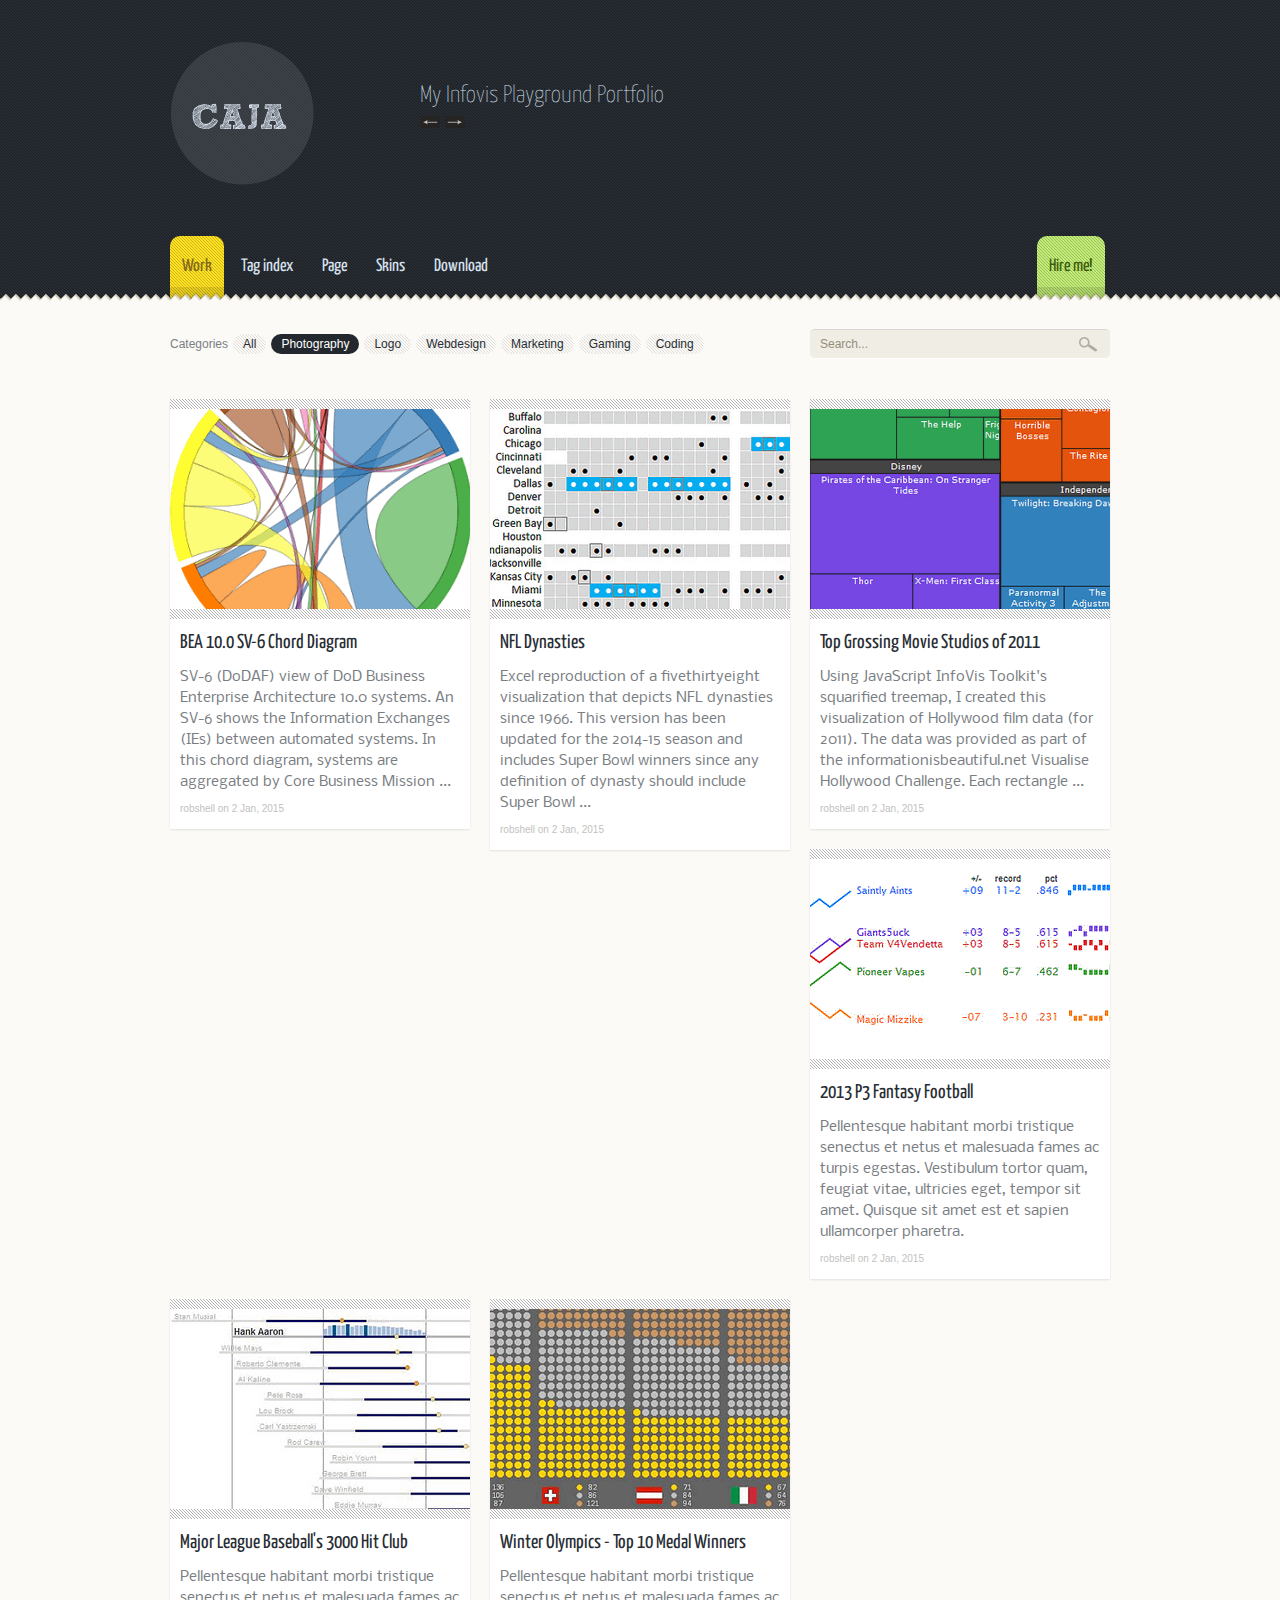
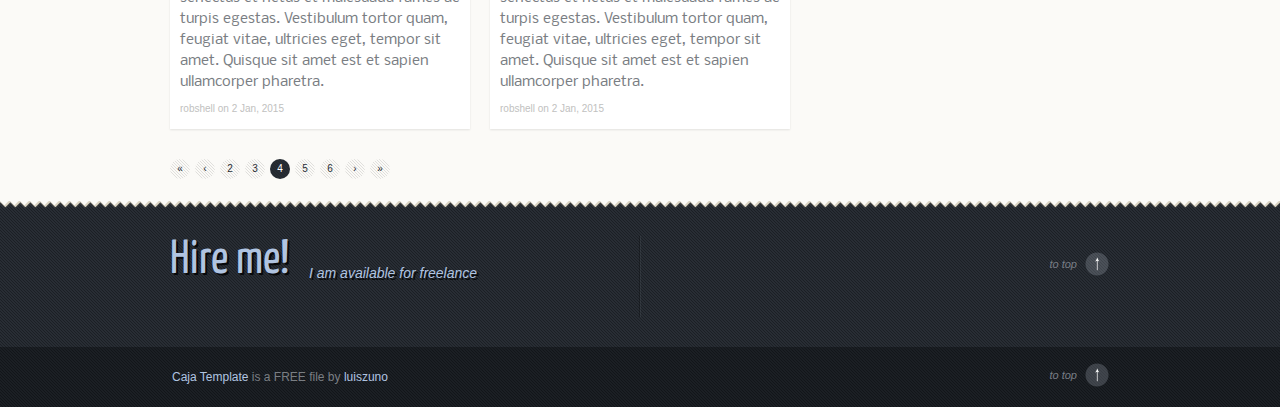
==== index.html @ 19b0aebd "added NFL Dynasties project" ====
<!DOCTYPE  html>
<html>
	<head>
		<meta charset="utf-8">
		<title>Viz Portfolio</title>
		
		<!-- CSS -->
		<link rel="stylesheet" href="css/style.css" type="text/css" media="screen" />
		<link rel="stylesheet" href="css/social-icons.css" type="text/css" media="screen" />
		<link rel="stylesheet" href="" type="text/css" media="screen" id="css-skins" />
		<!--[if IE 8]>
			<link rel="stylesheet" type="text/css" media="screen" href="css/ie8-hacks.css" />
		<![endif]-->
		<!-- ENDS CSS -->	
		
		<!-- GOOGLE FONTS -->
		<link href='http://fonts.googleapis.com/css?family=Yanone+Kaffeesatz:light' rel='stylesheet' type='text/css'>
		<link href='http://fonts.googleapis.com/css?family=Nobile' rel='stylesheet' type='text/css'>
		
		<!-- JS -->
		<script src="js/jquery-1.5.1.min.js"></script>
		<script src="js/jquery-ui-1.8.13.custom.min.js"></script>
		<script src="js/easing.js"></script>
		<script src="js/jquery.scrollTo-1.4.2-min.js"></script>
		<script src="js/slides.min.jquery.js"></script>
		<script src="js/moveForm.js"></script>
		<script src="js/custom.js"></script>
		<!--[if IE]>
			<script src="http://html5shim.googlecode.com/svn/trunk/html5.js"></script>
		<![endif]-->
		
		<!--[if IE 6]>
			<script type="text/javascript" src="js/DD_belatedPNG.js"></script>
			<script>
	      		/* EXAMPLE */
	      		//DD_belatedPNG.fix('*');
	    	</script>
		<![endif]-->
		<!-- ENDS JS -->
		
		<!-- tabs -->
		<link rel="stylesheet" href="css/tabs.css" type="text/css" media="screen" />
		<script type="text/javascript" src="js/tabs.js"></script>
  		<!-- ENDS tabs -->
  		
  		<!-- prettyPhoto -->
		<script type="text/javascript" src="js/prettyPhoto/js/jquery.prettyPhoto.js"></script>
		<link rel="stylesheet" href="js/prettyPhoto/css/prettyPhoto.css" type="text/css" media="screen" />
		<!-- ENDS prettyPhoto -->
		
		<!-- superfish -->
		<link rel="stylesheet" media="screen" href="css/superfish.css" /> 
		<link rel="stylesheet" media="screen" href="css/superfish-left.css" /> 
		<script type="text/javascript" src="js/superfish-1.4.8/js/hoverIntent.js"></script>
		<script type="text/javascript" src="js/superfish-1.4.8/js/superfish.js"></script>
		<script type="text/javascript" src="js/superfish-1.4.8/js/supersubs.js"></script>
		<!-- ENDS superfish -->
		
		<!-- poshytip -->
		<link rel="stylesheet" href="js/poshytip-1.0/src/tip-twitter/tip-twitter.css" type="text/css" />
		<link rel="stylesheet" href="js/poshytip-1.0/src/tip-yellowsimple/tip-yellowsimple.css" type="text/css" />
		<script type="text/javascript" src="js/poshytip-1.0/src/jquery.poshytip.min.js"></script>
		<!-- ENDS poshytip -->
				
	</head>
	
	<body>

		<!-- HEADER -->
		<div id="header">
			<!-- wrapper-header -->
			<div class="wrapper">
			
				<!-- Social -->
				<ul class="social ">
					<!-- Temporarily commenting out sm content -->
					<!--<li><a href="http://www.facebook.com" class="poshytip  facebook" title="Become a fan"></a></li>
					<li><a href="http://www.twitter.com" class="poshytip twitter" title="Follow our tweets"></a></li>
					<li><a href="http://www.dribbble.com" class="poshytip dribbble" title="View our work"></a></li>
					<li><a href="http://www.vimeo.com" class="poshytip vimeo" title="View our videos"></a></li>-->
				</ul>
				<!-- ENDS Social -->

				<a href="index.html"><img id="logo" src="img/logo.png" alt="Caja"/></a>
				
				<!-- headline -->
				<div id="headline">
					<div class="slides_container">
						<!-- Arrows on screen are used to cycle through these divs displaying the div contents -->
						<div>My Infovis Playground Portfolio</div>
						
						<div>Welcome to my information visualization playground.  This is where I keep a portfolio of some of my (mostly) non-work related projects.  No subject is off limits, but you'll find that I have an affinity for sports visualizations.  I hope you enjoy them as much as I enjoyed making them.
						</div>
						
						<div>Check me out on <a href="https://twitter.com/robshell">Twitter</a>!
						</div>
					</div>
					
				</div>
				<!-- ENDS headline -->
					
					
				<!-- Navigation -->
				<ul id="nav" class="sf-menu">
					<li class="current-menu-item"><a href="index.html">Work</a></li>
					<li><a href="tags.html">Tag index</a></li>
					<li><a href="page.html">Page</a>
						<ul>
							<li><a href="page.html">Page with sidebar</a></li>
							<li><a href="page-fullwidth.html">Fullwidth page</a></li>
						</ul>
					</li>
					<li><a href="index.html">Skins</a>
						<ul>
							<li><a href="javascript:changeSkin('')">Original</a></li>
							<li><a href="javascript:changeSkin('orange')">Orange</a></li>
							<li><a href="javascript:changeSkin('pink')">Pink</a></li>
							<li><a href="javascript:changeSkin('dark-blue')">Dark/blue</a></li>
							<li><a href="javascript:changeSkin('brown')">Brown</a></li>
							<li><a href="javascript:changeSkin('green')">Green</a></li>
						</ul>
					</li>
					<li><a href="http://luiszuno.com/blog/downloads/caja-template">Download</a></li>
					<li id="hire"><a href="#">Hire me!</a></li>
				</ul>
				<!-- Navigation -->

			</div>
			<!-- ENDS wrapper-header -->
			<div id="top-torn"></div>	
		</div>
		<!-- ENDS HEADER -->
			
		<!-- MAIN -->
		<div id="main">
			<!-- wrapper-main -->
			<div class="wrapper">
			
				<!-- filter -->
				<ul class="tags">
					<li><span>Categories</span></li>
		    		<li><a href="#" > All </a></li>
		    		<li class="active"><a href="#" > Photography </a></li>
		    		<li><a href="#" > Logo </a></li>
		    		<li><a href="#" > Webdesign  </a></li>
		    		<li><a href="#" > Marketing </a></li>
		    		<li><a href="#" > Gaming </a></li>
		    		<li><a href="#" > Coding </a></li>
		    	</ul>
				<!-- ENDS filter -->
				
				<!-- search -->
				<div class="top-search">
					<form  method="get" id="searchform" action="#">
						<div>
							<input type="text" value="Search..." name="s" id="s" onfocus="defaultInput(this,'Search...')" onblur="clearInput(this,'Search...')" />
							<input type="submit" id="searchsubmit" value=" " />
						</div>
					</form>
				</div>
				<!-- ENDS search -->
			
				<!-- Posts -->
				<div>
					<ul class="blocks-thumbs">
						<li>
							<a href="BEAChordDiagram.html" class="thumb" title="SV-6 BEA Chord Diagram"><img src="img/dummies/300x200.gif" alt="Post" /></a>
							<div class="excerpt">
								<a href="BEAChordDiagram.html" class="header">BEA 10.0 SV-6 Chord Diagram</a>
								<a href="BEAChordDiagram.html" class="text">SV-6 (DoDAF) view of DoD Business Enterprise Architecture 10.0 systems. An SV-6 shows the Information Exchanges (IEs) between automated systems. In this chord diagram, systems are aggregated by Core Business Mission ...</a>
								<div class="meta">robshell on 2 Jan, 2015</div>
							</div>
						</li>
						<li>
							<a href="NFLDynasties.html" class="thumb" title="NFL Dynasties"><img src="img/dummies/300x200b.gif" alt="Post" /></a> 
							<div class="excerpt">
								<a href="project.html" class="header">NFL Dynasties</a>
								<a href="project.html" class="text">Excel reproduction of a fivethirtyeight visualization that depicts NFL dynasties since 1966.  This version has been updated for the 2014-15 season and includes Super Bowl winners since any definition of dynasty should include Super Bowl ...</a>
								<div class="meta">robshell on 2 Jan, 2015</div> 
							</div>
						</li>
						<li>
							<a href="project.html" class="thumb" title="An image"><img src="img/dummies/300x200c.gif" alt="Post" /></a>
							<div class="excerpt">
								<a href="project.html" class="header">Top Grossing Movie Studios of 2011</a>
								<a href="project.html" class="text">Using JavaScript InfoVis Toolkit's squarified treemap, I created this visualization of Hollywood film data (for 2011).  The data was provided as part of the informationisbeautiful.net Visualise Hollywood Challenge.  Each rectangle ...</a>
								<div class="meta">robshell on 2 Jan, 2015</div>
							</div>
						</li>
						<li>
							<a href="project.html" class="thumb" title="An image"><img src="img/dummies/300x200d.gif" alt="Post" /></a>
							<div class="excerpt">
								<a href="project.html" class="header">2013 P3 Fantasy Football</a>
								<a href="project.html" class="text">Pellentesque habitant morbi tristique senectus et netus et malesuada fames ac turpis egestas. Vestibulum tortor quam, feugiat vitae, ultricies eget, tempor sit amet. Quisque sit amet est et sapien ullamcorper pharetra.</a>
								<div class="meta">robshell on 2 Jan, 2015</div>
							</div>
						</li>
						<li>
							<a href="project.html" class="thumb" title="An image"><img src="img/dummies/300x200e.gif" alt="Post" /></a>
							<div class="excerpt">
								<a href="project.html" class="header">Major League Baseball's 3000 Hit Club</a>
								<a href="project.html" class="text">Pellentesque habitant morbi tristique senectus et netus et malesuada fames ac turpis egestas. Vestibulum tortor quam, feugiat vitae, ultricies eget, tempor sit amet. Quisque sit amet est et sapien ullamcorper pharetra.</a>
								<div class="meta">robshell on 2 Jan, 2015</div>
							</div>
						</li>
						<li>
							<a href="project.html" class="thumb" title="An image"><img src="img/dummies/300x200f.gif" alt="Post" /></a>
							<div class="excerpt">
								<a href="project.html" class="header">Winter Olympics - Top 10 Medal Winners</a>
								<a href="project.html" class="text">Pellentesque habitant morbi tristique senectus et netus et malesuada fames ac turpis egestas. Vestibulum tortor quam, feugiat vitae, ultricies eget, tempor sit amet. Quisque sit amet est et sapien ullamcorper pharetra.</a>
								<div class="meta">robshell on 2 Jan, 2015</div>
							</div>
						</li>
					</ul>
					
					<!-- pager -->	
					<ul class='pager'>
						<li class='first-page'><a href='#'>&laquo;</a></li>
						<li><a href='#' >&lsaquo;</a></li>
						<li><a href='#' >2</a></li>
						<li><a href='#' >3</a></li>
						<li class='active'><a href='#'>4</a></li>
						<li><a href='#' >5</a></li>
						<li><a href='#' >6</a></li>
						<li><a href='#' >&rsaquo;</a></li>
						<li class='last-page'><a href='#'>&raquo;</a></li>
					</ul>
					<div class="clear"></div>
					<!-- ENDS pager -->
						
						
				</div>
				<!-- ENDS posts -->
				
			<div class="clear"></div>
			</div>
			<!-- ENDS wrapper-main -->
		</div>
		<!-- ENDS MAIN -->

			
		<!-- FOOTER -->
		<div id="footer">
			<!-- wrapper-footer -->
			<div class="wrapper">
			
				
				<!-- title -->
				<div class="title">
					<span class="big">Hire me!</span> <span class="small"> I am available for freelance</span>
					<div  class="to-top poshytip" title="To top">to top</div>
				</div>
				<!-- Ends title -->
				
				<!-- left col -->
				<div class="footer-left">
					<!--<h6 class="p-title">Some history</h6>
					<p>Once upon a time pellentesque habitant morbi tristique senectus et netus et malesuada fames ac turpis egestas. Vestibulum tortor quam, feugiat vitae, ultricies eget, tempor sit amet, ante. Donec eu libero sit amet quam egestas semper. Aenean ultricies mi vitae est. Mauris placerat eleifend leo.</p>

					<p>Et malesuada fames ac turpis egestas. Vestibulum tortor quam, feugiat vitae, ultricies eget, tempor sit amet, ante. Donec eu libero sit amet quam egestas semper. Aenean ultricies mi vitae est. Mauris eleifend leo. <a href="#">Learn more</a></p>
					
					<h6 class="p-title">Skills</h6>
					<ul class="skills">
						<li class="stars-5"><span>HTML 5 & XHTML</span></li>
						<li class="stars-4"><span>CSS & CSS3</span></li>
						<li class="stars-3"><span>JAVASCRIPT</span></li>
						<li class="stars-2"><span>PHP</span></li>
						<li class="stars-1"><span>SQL</span></li>
						<li class="stars-0"><span>DANCE</span></li>
					</ul>
					-->
				</div>
				<!-- ENDS left col -->
				
				<!-- right col -->
				<div class="footer-right">
					<!--<h6 class="p-title">Contact me</h6>-->
					<!--<p>Want to hire me or just say hello? Use the form below to get in touch. Dont be shy!</p>-->

					<!-- form -->
					<!--<script type="text/javascript" src="js/form-validation.js"></script>-->
					<!--<form id="contactForm" action="#" method="post">-->
						<!--<fieldset>-->
							<!--<div>-->
								<!--<input name="name"  id="name" type="text" class="form-poshytip" title="Whats your name?" value="Name" onfocus="defaultInput(this,'Name')" onblur="clearInput(this,'Name')" />-->
							<!--</div>-->
							<!--<div>-->
								<!--<input name="email"  id="email" type="text" class="form-poshytip" title="Enter a valid email address" value="Email" onfocus="defaultInput(this,'Email')" onblur="clearInput(this,'Email')"  />-->
							<!--</div>-->
							<!--<div>-->
								<!--<textarea  name="comments"  id="comments" rows="5" cols="20" class="form-poshytip" title="How can i help you?" onfocus="defaultInput(this,'How can i help you?')" onblur="clearInput(this,'How can i help you?')" >How can i help you?</textarea>-->
							<!--</div>-->
							
							<!-- send mail configuration -->
							<!--<input type="hidden" value="luis@luiszuno.com" name="to" id="to" />-->
							<!--<input type="hidden" value="youremail@luiszuno.com" name="from" id="from" />-->
							<!--<input type="hidden" value="From contact form" name="subject" id="subject" />-->
							<!--<input type="hidden" value="send-mail.php" name="sendMailUrl" id="sendMailUrl" />-->
							<!-- ENDS send mail configuration -->
							
							<!--<p><input type="button" value="Send" name="submit" id="submit" /></p>-->
						<!--</fieldset>-->
					<!--</form>-->
					<!--<p id="success" class="success">Thanks for your comments.</p>-->
					<!-- ENDS form -->
				</div>
				<div class="clear"></div>
				<!-- ENDS right col -->
					
				
			</div>
			<!-- ENDS wrapper-footer -->
		</div>
		<!-- ENDS FOOTER -->
		
	
		<!-- Bottom -->
		<div id="bottom">
			<!-- wrapper-bottom -->
			<div class="wrapper">
				<div id="bottom-text"><a href="http://luiszuno.com/blog/downloads/caja-template" >Caja Template</a> is a FREE file by <a href="http://www.luiszuno.com"> luiszuno</a> </div>
				<div  class="to-top poshytip" title="To top">to top</div>
			</div>
			<!-- ENDS wrapper-bottom -->
		</div>
		<!-- ENDS Bottom -->
	
	</body>
</html>
---- css/style.css ----
/* 
/   Version 1.1
*/

/* IMPORTS ------------------------------------------------------------*/

@import url('reset.css');

@import url('styled-elements.css');

/* HACKS ------------------------------------------------------------*/

.clear{
	clear:both;
	height:1px;
}

.inv{ display:none; }

.alignleft{
	float: left;
	margin: 5px 10px 5px 0px;
}

/* GENERAL ------------------------------------------------------------*/

html, body{ height: 100%; }

body {
	line-height: 1;
	color: #7a7e83;
	background: #282d34 url(../img/bg/patterns/obl-1x1.png);
	font-family: Arial, Helvetica, sans-serif;
	font-size:  100%;
	font-size: 14px;
	line-height: 1.5em;
}

.wrapper{
	width: 960px;
	margin: 0px auto;
	position: relative;
}

.wrapper p{
	margin-bottom: 20px;
}

#main{
	width: 100%;
	padding-top: 20px;
	background: #fbfaf7;
}


#logo{
	position: absolute;
	top: 42px;
	left: 10px;
}


/* HEADERS --------------------------------------------------------*/

h1,h2,h3,h4,h5,h6{ 
	line-height: 1.3em;
	font-family: 'Yanone Kaffeesatz', arial, serif;
	color: #b0c4e1;
	font-weight: lighter;
}

h1{ font-size: 30px; }

h2{ font-size: 28px; }

h3{ font-size: 26px; }

h4{ font-size: 24px; }

h5{ font-size: 22px; }

h6{ font-size: 20px; }

h1.p-title,
h2.p-title,
h3.p-title,
h4.p-title,
h5.p-title,
h6.p-title{
	margin-bottom: 10px;
}

h1.s-title,
h2.s-title,
h3.s-title,
h4.s-title,
h5.s-title,
h6.s-title{
	margin-bottom: 25px;
	padding-bottom: 20px;
	border-bottom: 1px solid #cccccc;
}

h1.s-title span,
h2.s-title span,
h3.s-title span,
h4.s-title span,
h5.s-title span,
h6.s-title span{
	font-family: Arial, Helvetica, sans-serif;
	font-size: 12px;
	font-style: italic;	
}

#main h1,
#main h2,
#main h3,
#main h4,
#main h5,
#main h6{ 
	color: #282d34;
}

/* LAYOUT----------------------------------------------------------*/

.content-col{ 
	float: left; 
	width: 620px;
	margin-left: 10px;
	margin-bottom: 30px;
}

.content-col.fullwidth{ 
	width: 940px;
}

.sidebar{  
	float: left;
	width: 300px;
	margin-bottom: 30px;
	margin-left: 20px;
	font-size: 12px;
}

.sidebar .side-title{
	background: url(../img/bg/patterns/obl-1x1.png);
	margin-bottom: 20px;
	overflow: hidden;	
}

.sidebar .side-title span{
	background: #FBFAF7;
	display: table;
	padding: 0px 10px;
	margin-left: 20px;
}

/* COLUMNS LAYOUT----------------------------------------------------------*/

.one-half,
.one-third,
.two-third,
.three-fourth,
.one-fourth {
	float:left;
	margin-right:20px;
	position:relative;
}

.one-half{ width: 460px; }

.one-third{ width: 300px; }

.one-fourth{ width: 220px; }

.last {
	clear:right;
	margin-right:0 !important;
}


/* HEADER ------------------------------------------------------------*/

#header{
	position: relative;
	height: 314px;
}

#header #top-torn{
	position: absolute;
	height: 23px;
	width: 100%;;
	bottom: 0px;
	left: 0px;
	background: url(../img/torn.png) repeat-x bottom left; 
}

/* HEADLINE ------------------------------------------------------------*/

#header #headline{
	position: absolute;
	overflow: hidden;
	top: 80px;
	right: 0px;
	width: 700px;
	font-family: 'Yanone Kaffeesatz', arial, serif;
	font-size: 24px;
	line-height: 1.3em;
	color: #d9e2ef;
	font-weight: lighter;
	z-index: 5;
}


#header #headline a{
	color: #fff;
}

#header #headline.slides_container {
	width:700px;
}
  
#header #headline .slides_container div {
	width:700px;
	display:block;
}

#header #headline .prev{
	display: block;
	float: left;
	background:  url(../img/slides-prev.png) no-repeat;
	width: 20px;
	height: 12px;
	margin-right: 5px;
	margin-top: 5px;
	text-indent: -9000px;
}

#header #headline .next{
	display: block;
	float: left;
	background:  url(../img/slides-next.png) no-repeat;
	width: 20px;
	height: 12px;
	margin-top: 5px;
	text-indent: -9000px;
}

/* NAVIGATION --------------------------------------------------------*/


#nav{
	display: block;
	position: absolute;
	top: 236px;
	left: 10px;
	height: 79px;
	width: 940px;
}

#nav>li{
	display: block;
	float: left;
	height: 100%;
	margin-right: 5px;
}

#nav>li#hire{
	float: right;
}

#nav>li>a{
	display: block;
	font-size: 16px;
	color: #d9e2ef;
	text-decoration: none;
	font-family: 'Yanone Kaffeesatz', arial, serif;
	font-size: 18px;
	line-height: 62px;
	padding: 0px 12px;
	border-radius: 10px 10px 0px 0px;
	-moz-border-radius: 10px 10px 0px 0px;
	-webkit-border-radius: 10px 10px 0px 0px;
}

#nav>li#hire a{
	color: #3c590b;
	background: #c2ee77 url(../img/tab-bg.png) repeat-x;
}

#nav>li:hover>a{
	color: #d9e2ef;
	background: #1f2328 url(../img/tab-bg.png) repeat-x;
}

#nav>li.current-menu-item>a,
#nav>li.current-menu-item:hover>a{
	color: #7f671d;
	background: #ffe222 url(../img/tab-bg.png) repeat-x;
}


#nav>li#hire:hover>a{
	color: #3c590b;
	background: #c2fd5a url(../img/tab-bg.png) repeat-x;
}


/* sub navigation */

#nav>li ul{
	display: block;
	margin-top: 33px;
	background: #282d34;
	border-radius:  10px;
	-moz-border-radius:  10px;
	-webkit-border-radius:   10px;
	
	-webkit-box-shadow: 3px 3px 1px rgba(0,0,0,0.2); 
	-moz-box-shadow: 3px 3px 1px rgba(0,0,0,0.2);  
	box-shadow: 3px 3px 1px rgba(0,0,0,0.2); 
}

#nav>li>ul ul{
	margin-top: 0px;
	border-radius: 0px 10px 10px 10px;
	-moz-border-radius: 0px 10px 10px 10px;
	-webkit-border-radius: 0px 10px 10px 10px;
}

#nav>li ul li a{
	display: block;
	padding: 10px 15px;
	display: block;
	font-size: 11px;
	color: #bac0c9;
	text-decoration: none;
}

#nav>li ul li a span{
	display: block;
}

#nav>li ul li a:hover{
	background: #1f2328;
	color: #fff;
}

#nav>li ul li:first-child a:hover{
	border-radius: 10px 10px 0px 0px;
	-moz-border-radius: 10px 10px 0px 0px;
	-webkit-border-radius: 10px 10px 0px 0px;
}

#nav>li ul li:last-child a:hover{ /* last item its rounded at top and bottom */
	border-radius: 0px 0px 10px 10px;
	-moz-border-radius: 0px 0px 10px 10px;
	-webkit-border-radius: 0px 0px 10px 10px;
}

/* TAGS --------------------------------------------------------*/

.tags{
	display: block;
	overflow: hidden;
	padding-bottom: 35px;
	padding-left: 10px;
	font-size: 12px;
	width: 620px;
}

.tags li{
	display: block;
	float: left;
	margin-right: 5px;
	margin-bottom: 10px;
	line-height: 14px;
}

.tags li span{
	display: block;	
	line-height: 14px;
	padding: 3px 0px;
}

.tags li a{	
	display: block;
	color: #282d34;
	text-decoration: none;
	line-height: 14px;
	padding: 3px 10px;
	background: url(../img/bg/patterns/obl-1x1-light.png);	
	border-radius: 10px;
	-moz-border-radius: 10px;
	-webkit-border-radius: 10px;
}

.tags li a:hover,
.tags li.active a{
	color: #fff;
	background: #23282e;	
}

.tags li:first-child a,
.tags li:first-child:hover a{
	background: none;
	line-height: 14px;
}

.sidebar .tags{
	display: block;
	overflow: hidden;
	font-size: 12px;
	width: 100%;
	padding-bottom: 0px;
	padding-left: 0px;
	margin-bottom: 20px;
}

/* Content ------------------------------------------------------------*/

.content{
	background: #fff;
	-webkit-box-shadow: 0px 1px 2px rgba(0,0,0,.1); 
	-moz-box-shadow: 0px 1px 2px rgba(0,0,0,.1); 
	box-shadow: 0px 1px 2px rgba(0,0,0,.1); 
	margin-bottom: 30px;
}

.content img{
	line-height: 10em;
}

.content .padding{
	padding: 10px;
	font-family: 'Nobile', arial, serif;
}


.content .meta{
	font-size: 10px;
	color: #c1c1c0;
}

.sidebar a,
.content a{
	text-decoration: none;
	color: #282d34;
}

.sidebar a:hover,
.content a:hover{
	color: #fff;
	background: #282d34;
}

.content .feature-holder{
	display: block;
	padding-bottom:10px;
	background: url(../img/bg/patterns/obl-1x1.png);
}

/* BUTTONS HOLDER ------------------------------------------------------------*/

.buttons-holder{
	overflow: hidden;
	padding: 10px 2px;
}

.buttons-holder a{
	float: left;
	margin-right: 20px;
}

/* DOWNLOAD BUTTON ------------------------------------------------------------*/

.content .button-download{
	display: table;
	font-family: 'Yanone Kaffeesatz', arial, serif;
	font-size: 18px;
	color: #3c590b;
	background: #c2ee77 url(../img/button-download.png) no-repeat center left;
	padding: 10px 23px 10px 100px;
	border-radius: 10px;
	-moz-border-radius: 10px;
	-webkit-border-radius: 10px;
	-webkit-box-shadow: 0px 1px 2px rgba(0,0,0,.5); 
	-moz-box-shadow: 0px 1px 2px rgba(0,0,0,.5); 
	box-shadow: 0px 1px 2px rgba(0,0,0,.5); 
}

.content .button-download:hover{
	color: #3c590b;
	background: #c2fd5a url(../img/button-download.png) no-repeat center left;
}

.content .button-download span{
	display: block;
	font-family:  arial, serif;
	font-size: 10px;
	font-style: italic;
	line-height: 1em;
}

/* LOVE BUTTON ------------------------------------------------------------*/

.content .button-love{
	display: table;
	font-family: 'Yanone Kaffeesatz', arial, serif;
	font-size: 18px;
	color: #bc5788;
	background: #ffd8eb url(../img/button-love.png) no-repeat center left;
	padding: 10px 23px 10px 100px;
	border-radius: 10px;
	-moz-border-radius: 10px;
	-webkit-border-radius: 10px;
	-webkit-box-shadow: 0px 1px 2px rgba(0,0,0,.5); 
	-moz-box-shadow: 0px 1px 2px rgba(0,0,0,.5); 
	box-shadow: 0px 1px 2px rgba(0,0,0,.5); 
}

.content .button-love:hover{
	color: #bc5788;
	background: #fec6e2 url(../img/button-love.png) no-repeat center left;
}

.content .button-love span{
	display: block;
	font-family:  arial, serif;
	font-size: 10px;
	font-style: italic;
	line-height: 1em;
}



/* Project gallery ------------------------------------------------------------*/

.project-gallery{
	display: block;
	overflow: hidden;
	width: 640px;
	margin-left: -10px;
	margin-bottom: 20px;
}

.project-gallery li{
	float: left;
	display: block;
	margin: 0px 10px 10px 10px;
	background: url(../img/plus-sign.png) no-repeat center center;
}

/* sidebar ad ------------------------------------------------------------*/


.sidebar  .ad-holder{
	background: url(../img/bg/patterns/obl-1x1-light.png);	
	border: medium none !important;
	font-family: "Helvetica Neue",Helvetica,Arial,sans-serif !important;
	height: auto !important;
	overflow: visible !important;
	padding: 20px 0px;
	width: 300px !important;
	text-align: center !important;
}

.sidebar .carbonad {
    background: none repeat scroll 0 0 transparent !important;
    border: medium none !important;
    font-family: "Helvetica Neue",Helvetica,Arial,sans-serif !important;
    height: auto !important;
    overflow: visible !important;
    text-align: center !important;
   	width: 280px !important;
}

.sidebar  .carbonad-text {
    display: block !important;
    float: none !important;
    margin: 0 auto !important;
    padding: 0 20px;
    width: 185px !important;
}

.sidebar  .carbonad-image img {
    float: none !important;
    margin: 0 auto 10px !important;
}

.sidebar  .carbonad-tag {
    float: none !important;
    font-style: italic !important;
    margin: 0 auto !important;
}

.sidebar  .carbonad-tag a {
    font-weight: normal !important;
}

/* TABLE ------------------------------------------------------------*/

.sidebar table {
	border-collapse:separate;
	border-spacing:0;
	background: #fff;
	
	margin-bottom:28px;
	width:100%;
	text-align: left;
	
	-webkit-box-shadow:  0 1px 2px rgba(0, 0, 0, 0.1); 
	-moz-box-shadow:  0 1px 2px rgba(0, 0, 0, 0.1);
	box-shadow:  0 1px 2px rgba(0, 0, 0, 0.1);
}

.sidebar table, td, th {
	vertical-align: top;
}

.sidebar th{
	border-top: 5px solid #555555;
	color: #ffffff;
	padding:10px;
	text-transform:uppercase;
	background-color: #49494b;
}

.sidebar td{
	padding: 10px 20px;
}

.sidebar .first-item td{
	padding-top: 30px;
}

.sidebar .last-item td{
	padding-bottom: 30px;
}

.sidebar td.attr-name,
.sidebar th.attr-name{
	border-right: 1px solid #ccc;
}

/* TAGS LISTING --------------------------------------------------------*/

.tags.listing{
	border-top: 1px dashed gray;
	padding-top: 35px;	
	width: 960px;
}

/* SEARCH --------------------------------------------------------*/

.top-search{
	position: absolute;
	top: -5px;
	right: 10px;
}

#searchform #s{
	color: #948d7a;
	font-size: 12px;
	width: 250px;
	height: 28px;
	padding: 0px 40px 0px 10px;
	border: 0;
	background: #f0ede5;
	border-left: none;
	border-right: none;
	border-top: 1px  solid #d7d7d6;
	border-bottom: 1px  solid #fff;
	border-radius: 5px;
	-moz-border-radius: 5px;
	-webkit-border-radius: 5px;
}

#searchform #searchsubmit{
	position: absolute; 
	top: 5px;
	right: 5px;
	width: 30px;
	height: 30px;
	border: 0px;
	background: url(../img/search.png) no-repeat;
}

/* SOCIAL --------------------------------------------------------*/

.social{
	position: absolute;
	top: 10px;
	right: 10px;
	display: block;
	overflow: hidden;
}

.social li{
	display: block;
	width: 32px;
	height: 32px;
	float: left;
	margin-right: 10px;
	margin-bottom: 10px;
}

.social a{
	display: block;
	width: 32px;
	height: 32px;
	text-indent: -9000px;
}



/* HOME TABS THUMBS ---------------------------------------------------------*/

.blocks-thumbs{
	overflow: hidden;
}

.blocks-thumbs li{
	display: block;
	overflow: hidden;
	float: left;
	width: 300px;
	margin: 0px 10px 20px 10px;
	background: #fff;
	-webkit-box-shadow: 0px 1px 2px rgba(0,0,0,.1); 
	-moz-box-shadow: 0px 1px 2px rgba(0,0,0,.1); 
	box-shadow: 0px 1px 2px rgba(0,0,0,.1); 
	
	line-height: 1em;
}

.blocks-thumbs li:hover{
	background: #fff url(../img/more.png) no-repeat bottom right;
}

.blocks-thumbs li .thumb{
	display: block;
	padding-top: 10px;
	padding-bottom: 10px;
	line-height: 0em;
	background: url(../img/bg/patterns/obl-1x1.png);
}

.blocks-thumbs li .excerpt{
	line-height: 1.5em;
	margin: 10px 10px 10px 10px;
}


.blocks-thumbs li .header{
	display: block;
	font-family: 'Yanone Kaffeesatz', arial, serif;
	font-size: 20px;
	line-height: 1.4em;
	margin: 0px 0px 10px 0px;
	text-decoration: none;
	color: #282d34;
}

.blocks-thumbs li .text{
	text-decoration: none;
	font-family: 'Nobile', arial, serif;
	color: #7a7e83;
	display: block;
	margin-bottom: 5px;
}

.blocks-thumbs li .meta{
	font-size: 10px;
	color: #c1c1c0;
}

/* SKILLS --------------------------------------------------------*/

.skills li{
	height: 42px;
	line-height: 42px;
	background: url(../img/divider.png) repeat-x top left;
}

.skills li:first-child{ background: none; }

.skills li span{
	display: block;
	width: 100%;
	height: 100%;
	background: url(../img/stars.png) no-repeat top right;
}

.skills li.stars-0 span{ background-position: right 12px; }

.skills li.stars-1 span{ background-position: right -18px; }

.skills li.stars-2 span{ background-position: right -48px; }

.skills li.stars-3 span{ background-position: right -78px; }

.skills li.stars-4 span{ background-position: right -108px; }

.skills li.stars-5 span{ background-position: right -138px; }

/* FORMS ------------------------------------------------------------*/

#commentform,
#contactForm{
	margin-bottom: 18px;
}

#contactForm input,
#contactForm textarea,
#commentform input,
#commentform textarea{
	padding: 10px 15px;
	background: #282d34;
	color: #6c798d;
	font-family: Arial, Helvetica, sans-serif;
	font-size: 12px;
	border-left: none;
	border-right: none;
	border-top: 1px  solid #22252b;
	border-bottom: 1px  solid #353b43;
	border-radius: 5px;
	-moz-border-radius: 5px;
	-webkit-border-radius: 5px;
	
	overflow: auto;
}

#contactForm input,
#commentform input{
	width: 282px;
	margin-bottom: 20px;
}

#contactForm textarea,
#commentform textarea{
	width: 410px;
	height: 230px;
}

#contactForm #submit,
#commentform #submit{
	width: 76px;
	margin: 21px 0px;
	padding: 5px 0px;
	background: url(../img/button-bg.png) repeat-x;
	float: right;
	color: #fff;
}

#contactForm #submit:hover,
#commentform input#submit:hover{
	opacity: 0.8;
}

#commentform label{
	font-size: 14px;
}

#commentform #submit{ float: left; }

#respond{ 
	margin: 25px 0 50px 0px;
	overflow: hidden;
}

#respond .cancel-comment-reply a{
	color: #282d34;
	font-size: 12px;
	text-decoration: none;
	margin-bottom: 20px;
	display: block;
}

/* COMMENTS ------------------------------------------------------------*/

#comments-wrap a{
	text-decoration: none;
}

.comment {
  border-bottom: 1px #ccc dotted;
  margin: 0 0 18px;
  padding: 0 0 18px;
}


.respond-title-wrap,
.comment-title-wrap {
	border-bottom: 1px solid #ecedf3;
	padding: 0 0 15px 0;
	margin: 0 0 30px 0;
}

#respond-title,
#comments,
.add-comment-link {
	font-size: 15px;
	color: #2c2d31;
	font-weight: bold;
}

.respond-caption { font-size: 11px; }

.add-comment-link a {
	text-decoration: none;
	font-size: 12px;
	padding: 0 15px 0 0;
	 
}

.commentlist {
	margin: 0 0 30px 0;
	list-style-type: none;
	font-size: 13px;
}

.commentlist ul {
	margin: 0 0 0 10px;
	padding: 0 0 0 40px;
}

.commentlist ul li { padding: 0 0 25px 0; }

.commentlist ul li:last-child {
	margin-bottom: 0;
	padding-bottom: 0;
	background: none;
}

.commentlist ul li:first-child .comment-border {
	 border-bottom: 1px #ccc dotted;
	margin: 18px 0 0 0;
 	height: 18px;
	width: 430px;
}

.comment {
	margin: 0 0 18px 0;
	padding: 0 0 18px 0;
}

.children .comment {  
	border-bottom: none;
	margin-top: 20px;
	border-top: 1px #ccc dotted;
	
}

.children { list-style-type: none; }

.comment .avatar {
	float: left;
	margin: 2px 15px 0 0;
}

.comment .children .avatar {
	width: 30px;
	height: 30px;
	margin: 4px 10px 0 0;
}

.comment p:last-child { margin: 0; }

.comment-meta { 
	margin: 0 0 12px 50px; 
	color: #a4a5aa;
	font-size: 11px;
	position: relative;
}

.children .comment-meta { margin-left: 40px; }

.comment-meta a {
	font-weight: normal;
	color: #ccc;
	padding: 0 15px 0 0;
	background: url(../img/right-arrow.png) no-repeat right center;
}

.comment-reply-link-wrap {
	position: absolute;
	right: 0;
	top: -18px;
}

.comment-author cite {
	font-weight: bold;
	font-style: normal;
	color: #2C2D31;
	margin: 0;
	padding: 0;
}

.comment-author cite a {
	padding: 0 15px 0 0;
}

.comment .children .comment-body { margin: 20px 0 0 20px; }

.nocomments {
	text-align: center;
	padding: 20px;
}

.comment-body ul { list-style-type: disc; }

.comment-body ol { list-style-type: decimal; }


/* PAGER ------------------------------------------------------------*/

.pager{
	overflow: hidden;
	display: block;
	margin-top: 10px;
	margin-left: 10px;
	margin-bottom: 20px;
	font-size: 10px;
}

.pager li{
	display: block;
	margin-right: 5px;
	float: left;
}

.pager li a{
	display: block;
	width: 100%;
	height: 100%;
	line-height: 20px;
	text-align: center;
	text-decoration: none;
	color: #282d34;
	width: 20px;
	height: 20px;
	border-radius: 15px;
	-moz-border-radius: 15px;
	-webkit-border-radius: 15px;
	background: url(../img/bg/patterns/obl-1x1-light.png);
}

.pager li:hover a,
.pager li.active a{
	color: #fff;
	background: #282d34 url(../img/bg/patterns/obl-1x1-light.png);	
}


/* FOOTER --------------------------------------------------------*/

#footer{
	color: #d9e2ef;
	padding-top: 35px;
	background: url(../img/torn-bottom.png) repeat-x top left;
}

#footer a{
	color: #b0c4e1;
	text-decoration: none;
}

#footer a:hover{
	color: #000;
	background: #b0c4e1;
}

#footer .wrapper{
	background: url(../img/divider-ver.png) repeat-y center 0px;
}

.footer-left {
	float:left;
	width: 440px;
	margin-right:60px;
	margin-left: 10px;
}

.footer-right {
	float:left;
	width: 440px;
	margin-right:0px;
}

#footer .title{
	position: relative;
	overflow: hidden ;
	color: #b0c4e1;
	margin-bottom: 30px;
	margin-left: 10px;
}


#footer .title span.big{
	display: block;
	float: left;
	font-family: 'Yanone Kaffeesatz', arial, serif;
	font-size: 48px;
	text-shadow: 2px 2px rgba(0, 0, 0, 0.8);
	line-height: 50px;
}

#footer .title span.small{
	display: block;
	float: left;
	font-family: Arial,Helvetica,sans-serif;
	font-size: 14px;
	font-style: italic;
	margin-left: 20px;
	margin-top: 27px;
	text-shadow: 2px 2px rgba(0, 0, 0, 0.8);
}

/* BOTTOM --------------------------------------------------------*/

#bottom{
	position: relative;
	width: 100%;
	font-size: 12px;
	line-height: 60px;
	color: #7a7e83;
	background:  url(../img/bottom-bg.png);
	margin-top: 30px;
}

#bottom #bottom-text{
	width: 600px;
	overflow: hidden;
	margin-left: 12px;	
}

#bottom a{
	color: #b0c4e1;
	text-decoration: none;
}

/* TOP TOP --------------------------------------------------------*/

.to-top{
	position: absolute;
	right: 10px;
	top: 15px;
	padding-right: 33px;
	font-size: 11px;
	line-height: 26px;
	font-style: italic;
	color: #797e86;
	background: url(../img/to-top.png) no-repeat top right;
	cursor: pointer;
}
---- css/social-icons.css ----
/*

The list of Socia icon files in 32px

addthis_32.png
aim_32.png
aim2_32.png
apple_32.png
bebo_32.png
behance_32.png
blogger_32.png
brightkite_32.png
cargo_32.png
delicious_32.png
design_bump_32.png
designfloat_32.png
designmoo_32.png
deviantart_32.png
digg_32.png
dopplr_32.png
dribbble_32.png
email_32.png
ember_32.png
evernote_32.png
facebook_32.png
flickr_32.png
friendfeed_32.png
github_32.png
google_32.png
google_buzz_32.png
google_talk_32.png
googlemaps_32.png
lastfm_32.png
linkedin_32.png
livejournal_32.png
mixx_32.png
mobileme_32.png
msn_32.png
myspace_32.png
netvibes_32.png
newsvine_32.png
orkut_32.png
pandora_32.png
paypal_32.png
picasa_32.png
posterous_32.png
qik_32.png
reddit_32.png
rss_32.png
sharethis_32.png
skype_32.png
slashdot_32.png
squidoo_32.png
stumbleupon_32.png
technorati_32.png
tumblr_32.png
twitter_32.png
viddler_32.png
vimeo_32.png
virb_32.png
windows_32.png
wordpress_32.png
xing_32.png
yahoo_32.png
yahoo_buzz_32.png
yelp_32.png
youtube_32.png

*/


/* Circular 32x32 px ------------------------------------------------------------*/


.social .addthis{ background: url(../img/social-icons/circular/addthis_32.png); }
.social .aim{ background: url(../img/social-icons/circular/aim_32.png); }
.social .aim2{ background: url(../img/social-icons/circular/aim2_32.png); }
.social .apple{ background: url(../img/social-icons/circular/apple_32.png); }
.social .bebo{ background: url(../img/social-icons/circular/bebo_32.png); }
.social .behance{ background: url(../img/social-icons/circular/behance_32.png); }
.social .blogger{ background: url(../img/social-icons/circular/blogger_32.png); }
.social .brightkite{ background: url(../img/social-icons/circular/brightkite_32.png); }
.social .cargo{ background: url(../img/social-icons/circular/cargo_32.png); }
.social .delicious{ background: url(../img/social-icons/circular/delicious_32.png); }
.social .design-bump{ background: url(../img/social-icons/circular/design_bump_32.png); }
.social .designfloat{ background: url(../img/social-icons/circular/designfloat_32.png); }
.social .designmoo{ background: url(../img/social-icons/circular/designmoo_32.png); }
.social .deviantart{ background: url(../img/social-icons/circular/deviantart_32.png); }
.social .digg{ background: url(../img/social-icons/circular/digg_32.png); }
.social .dopplr{ background: url(../img/social-icons/circular/dopplr_32.png); }
.social .dribbble{ background: url(../img/social-icons/circular/dribbble_32.png); }
.social .email{ background: url(../img/social-icons/circular/email_32.png); }
.social .ember{ background: url(../img/social-icons/circular/ember_32.png); }
.social .evernote{ background: url(../img/social-icons/circular/evernote_32.png); }
.social .facebook{ background: url(../img/social-icons/circular/facebook_32.png); }
.social .flickr{ background: url(../img/social-icons/circular/flickr_32.png); }
.social .friendfeed{ background: url(../img/social-icons/circular/friendfeed_32.png); }
.social .github{ background: url(../img/social-icons/circular/github_32.png); }
.social .google{ background: url(../img/social-icons/circular/google_32.png); }
.social .google-buzz{ background: url(../img/social-icons/circular/google_buzz_32.png); }
.social .google-talk{ background: url(../img/social-icons/circular/google_talk_32.png); }
.social .googlemaps{ background: url(../img/social-icons/circular/googlemaps_32.png); }
.social .lastfm{ background: url(../img/social-icons/circular/lastfm_32.png); }
.social .linkedin{ background: url(../img/social-icons/circular/linkedin_32.png); }
.social .livejournal{ background: url(../img/social-icons/circular/livejournal_32.png); }
.social .mixx{ background: url(../img/social-icons/circular/mixx_32.png); }
.social .mobileme{ background: url(../img/social-icons/circular/mobileme_32.png); }
.social .msn{ background: url(../img/social-icons/circular/msn_32.png); }
.social .myspace{ background: url(../img/social-icons/circular/myspace_32.png); }
.social .netvibes{ background: url(../img/social-icons/circular/netvibes_32.png); }
.social .newsvine{ background: url(../img/social-icons/circular/newsvine_32.png); }
.social .orkut{ background: url(../img/social-icons/circular/orkut_32.png); }
.social .pandora{ background: url(../img/social-icons/circular/pandora_32.png); }
.social .paypal{ background: url(../img/social-icons/circular/paypal_32.png); }
.social .picasa{ background: url(../img/social-icons/circular/picasa_32.png); }
.social .posterous{ background: url(../img/social-icons/circular/posterous_32.png); }
.social .qik{ background: url(../img/social-icons/circular/qik_32.png); }
.social .reddit{ background: url(../img/social-icons/circular/reddit_32.png); }
.social .rss{ background: url(../img/social-icons/circular/rss_32.png); }
.social .sharethis{ background: url(../img/social-icons/circular/sharethis_32.png); }
.social .skype{ background: url(../img/social-icons/circular/skype_32.png); }
.social .slashdot{ background: url(../img/social-icons/circular/slashdot_32.png); }
.social .squidoo{ background: url(../img/social-icons/circular/squidoo_32.png); }
.social .stumbleupon{ background: url(../img/social-icons/circular/stumbleupon_32.png); }
.social .technorati{ background: url(../img/social-icons/circular/technorati_32.png); }
.social .tumblr{ background: url(../img/social-icons/circular/tumblr_32.png); }
.social .twitter{ background: url(../img/social-icons/circular/twitter_32.png); }
.social .viddler{ background: url(../img/social-icons/circular/viddler_32.png); }
.social .vimeo{ background: url(../img/social-icons/circular/vimeo_32.png); }
.social .virb{ background: url(../img/social-icons/circular/virb_32.png); }
.social .windows{ background: url(../img/social-icons/circular/windows_32.png); }
.social .wordpress{ background: url(../img/social-icons/circular/wordpress_32.png); }
.social .xing{ background: url(../img/social-icons/circular/xing_32.png); }
.social .yahoo{ background: url(../img/social-icons/circular/yahoo_32.png); }
.social .yahoo-buzz{ background: url(../img/social-icons/circular/yahoo_buzz_32.png); }
.social .yelp{ background: url(../img/social-icons/circular/yelp_32.png); }
.social .youtube{ background: url(../img/social-icons/circular/youtube_32.png); }




/* rounded 32x32 px ------------------------------------------------------------*/


.rounded .addthis{ background: url(../img/social-icons/rounded/addthis_32.png); }
.rounded .aim{ background: url(../img/social-icons/rounded/aim_32.png); }
.rounded .aim2{ background: url(../img/social-icons/rounded/aim2_32.png); }
.rounded .apple{ background: url(../img/social-icons/rounded/apple_32.png); }
.rounded .bebo{ background: url(../img/social-icons/rounded/bebo_32.png); }
.rounded .behance{ background: url(../img/social-icons/rounded/behance_32.png); }
.rounded .blogger{ background: url(../img/social-icons/rounded/blogger_32.png); }
.rounded .brightkite{ background: url(../img/social-icons/rounded/brightkite_32.png); }
.rounded .cargo{ background: url(../img/social-icons/rounded/cargo_32.png); }
.rounded .delicious{ background: url(../img/social-icons/rounded/delicious_32.png); }
.rounded .design-bump{ background: url(../img/social-icons/rounded/design_bump_32.png); }
.rounded .designfloat{ background: url(../img/social-icons/rounded/designfloat_32.png); }
.rounded .designmoo{ background: url(../img/social-icons/rounded/designmoo_32.png); }
.rounded .deviantart{ background: url(../img/social-icons/rounded/deviantart_32.png); }
.rounded .digg{ background: url(../img/social-icons/rounded/digg_32.png); }
.rounded .dopplr{ background: url(../img/social-icons/rounded/dopplr_32.png); }
.rounded .dribbble{ background: url(../img/social-icons/rounded/dribbble_32.png); }
.rounded .email{ background: url(../img/social-icons/rounded/email_32.png); }
.rounded .ember{ background: url(../img/social-icons/rounded/ember_32.png); }
.rounded .evernote{ background: url(../img/social-icons/rounded/evernote_32.png); }
.rounded .facebook{ background: url(../img/social-icons/rounded/facebook_32.png); }
.rounded .flickr{ background: url(../img/social-icons/rounded/flickr_32.png); }
.rounded .friendfeed{ background: url(../img/social-icons/rounded/friendfeed_32.png); }
.rounded .github{ background: url(../img/social-icons/rounded/github_32.png); }
.rounded .google{ background: url(../img/social-icons/rounded/google_32.png); }
.rounded .google-buzz{ background: url(../img/social-icons/rounded/google_buzz_32.png); }
.rounded .google-talk{ background: url(../img/social-icons/rounded/google_talk_32.png); }
.rounded .googlemaps{ background: url(../img/social-icons/rounded/googlemaps_32.png); }
.rounded .lastfm{ background: url(../img/social-icons/rounded/lastfm_32.png); }
.rounded .linkedin{ background: url(../img/social-icons/rounded/linkedin_32.png); }
.rounded .livejournal{ background: url(../img/social-icons/rounded/livejournal_32.png); }
.rounded .mixx{ background: url(../img/social-icons/rounded/mixx_32.png); }
.rounded .mobileme{ background: url(../img/social-icons/rounded/mobileme_32.png); }
.rounded .msn{ background: url(../img/social-icons/rounded/msn_32.png); }
.rounded .myspace{ background: url(../img/social-icons/rounded/myspace_32.png); }
.rounded .netvibes{ background: url(../img/social-icons/rounded/netvibes_32.png); }
.rounded .newsvine{ background: url(../img/social-icons/rounded/newsvine_32.png); }
.rounded .orkut{ background: url(../img/social-icons/rounded/orkut_32.png); }
.rounded .pandora{ background: url(../img/social-icons/rounded/pandora_32.png); }
.rounded .paypal{ background: url(../img/social-icons/rounded/paypal_32.png); }
.rounded .picasa{ background: url(../img/social-icons/rounded/picasa_32.png); }
.rounded .posterous{ background: url(../img/social-icons/rounded/posterous_32.png); }
.rounded .qik{ background: url(../img/social-icons/rounded/qik_32.png); }
.rounded .reddit{ background: url(../img/social-icons/rounded/reddit_32.png); }
.rounded .rss{ background: url(../img/social-icons/rounded/rss_32.png); }
.rounded .sharethis{ background: url(../img/social-icons/rounded/sharethis_32.png); }
.rounded .skype{ background: url(../img/social-icons/rounded/skype_32.png); }
.rounded .slashdot{ background: url(../img/social-icons/rounded/slashdot_32.png); }
.rounded .squidoo{ background: url(../img/social-icons/rounded/squidoo_32.png); }
.rounded .stumbleupon{ background: url(../img/social-icons/rounded/stumbleupon_32.png); }
.rounded .technorati{ background: url(../img/social-icons/rounded/technorati_32.png); }
.rounded .tumblr{ background: url(../img/social-icons/rounded/tumblr_32.png); }
.rounded .twitter{ background: url(../img/social-icons/rounded/twitter_32.png); }
.rounded .viddler{ background: url(../img/social-icons/rounded/viddler_32.png); }
.rounded .vimeo{ background: url(../img/social-icons/rounded/vimeo_32.png); }
.rounded .virb{ background: url(../img/social-icons/rounded/virb_32.png); }
.rounded .windows{ background: url(../img/social-icons/rounded/windows_32.png); }
.rounded .wordpress{ background: url(../img/social-icons/rounded/wordpress_32.png); }
.rounded .xing{ background: url(../img/social-icons/rounded/xing_32.png); }
.rounded .yahoo{ background: url(../img/social-icons/rounded/yahoo_32.png); }
.rounded .yahoo-buzz{ background: url(../img/social-icons/rounded/yahoo_buzz_32.png); }
.rounded .yelp{ background: url(../img/social-icons/rounded/yelp_32.png); }
.rounded .youtube{ background: url(../img/social-icons/rounded/youtube_32.png); }
---- css/ie8-hacks.css ----
/* IE 8 hacks */

body{}
---- css/tabs.css ----
/* root element for tabs  */
.tabs { 
	list-style:none; 
	margin:0 !important;
	padding: 0px;	
	height: 32px;
	background: url(../img/tabs-divider.png) no-repeat bottom center;
}

body.home .tabs { 
	padding: 0px 30px;

}

/* single tab */
ul.tabs li { 
	display: block;
	float:left;	 
	text-indent:0;
	padding:0;
	margin: 0px 5px 0px 0px !important;
	list-style-image: none !important; 
	
}

/* link inside the tab. uses a background image */
ul.tabs a { 
	display:block;
	font-size:12px;
	height: 30px;  
	line-height:30px;
	text-align:center;	
	text-decoration:none;
	padding: 0px 0px 0px 10px;	
	position:relative;
	top:0px;
	background:  url(../img/tabs.png) no-repeat;
}

ul.tabs a span{ 
	display:block;
	height: 100%;
	padding-right: 10px;
	background:  url(../img/tabs.png) no-repeat right -40px;
}

#content ul.tabs a{
	color: #747474;
}

ul.tabs a:active {
	outline:none;
}

/* when mouse enters the tab move the background image */
#content ul.tabs a:hover { 
	background-position: 0px -80px;
}

#content ul.tabs a:hover span,
#content ul.tabs a.current span{ 
	background-position: right -120px;
}

/* active tab uses a class name "current". its highlight is also done by moving the background image. */
ul.tabs a.current,
#content ul.tabs a.current:hover,
ul.tabs li.current a {	
	cursor:default !important; 
	color:#2a2d30 !important;
	display: block;
	background-position: 0px -80px;
}


/* initially all panes are hidden */ 
.panes .pane {
	display:none;	
}

.panes>div {
    display: none;
    min-height: 200px;
   
}

/* HOME TABS THUMBS ---------------------------------------------------------*/

.panes .blocks-thumbs{
	overflow: hidden;
	padding-top: 30px;
}

.panes .blocks-thumbs li{
	display: block;
	overflow: hidden;
	float: left;
	width: 282px;
	margin: 0px 0px 30px 30px;
	background: url(../img/shadow-1-3.png) no-repeat 0px 150px;
}

.panes .blocks-thumbs li .excerpt{
	line-height: 1.5em;
	margin-bottom: 20px;
}

#content .panes .blocks-thumbs li .header{
	display: block;
	font-family: 'Ubuntu', arial, serif;
	font-size: 20px;
	line-height: 1.4em;
	margin-bottom: 10px;
	text-decoration: none;
	color: #2f3235;
	border-bottom: 1px solid #c4c7c8;
	padding-bottom: 10px;
}

.panes .blocks-thumbs li a.thumb{
	display: block;
	overflow: hidden;
	width: 282px;
	height: 150px;
	margin-bottom: 20px;
	background: url(../img/plus-sign.png) no-repeat center center;
	border-radius: 10px;
	-moz-border-radius: 10px;
	-webkit-border-radius: 10px;
}


/* HOME TABS GALLERY ---------------------------------------------------------*/

.panes{
	margin-top: 30px;
}

body.home .panes{
	margin-top: 0px;
}

.panes .plain-text{
	padding: 30px 30px;
	line-height: 1.5em;
}

.panes .plain-text h1,
.panes .plain-text h2,
.panes .plain-text h3,
.panes .plain-text h4,
.panes .plain-text h5,
.panes .plain-text h6 {
	margin-bottom: 20px;
}

.panes .plain-text a{
	text-decoration: none;
}
---- js/prettyPhoto/css/prettyPhoto.css ----
div.light_rounded .pp_top .pp_left{background: url(../images/prettyPhoto/light_rounded/sprite.png) -88px -53px no-repeat;}div.light_rounded .pp_top .pp_middle{background:#fff;}div.light_rounded .pp_top .pp_right{background: url(../images/prettyPhoto/light_rounded/sprite.png) -110px -53px no-repeat;}div.light_rounded .pp_content .ppt{color:#000;}div.light_rounded .pp_content_container .pp_left,div.light_rounded .pp_content_container .pp_right{background:#fff;}div.light_rounded .pp_content{background-color:#fff;}div.light_rounded .pp_next:hover{background: url(../images/prettyPhoto/light_rounded/btnNext.png) center right no-repeat;cursor: pointer;}div.light_rounded .pp_previous:hover{background: url(../images/prettyPhoto/light_rounded/btnPrevious.png) center left no-repeat;cursor: pointer;}div.light_rounded .pp_expand{background: url(../images/prettyPhoto/light_rounded/sprite.png) -31px -26px no-repeat;cursor: pointer;}div.light_rounded .pp_expand:hover{background: url(../images/prettyPhoto/light_rounded/sprite.png) -31px -47px no-repeat;cursor: pointer;}div.light_rounded .pp_contract{background: url(../images/prettyPhoto/light_rounded/sprite.png) 0 -26px no-repeat;cursor: pointer;}div.light_rounded .pp_contract:hover{background: url(../images/prettyPhoto/light_rounded/sprite.png) 0 -47px no-repeat;cursor: pointer;}div.light_rounded .pp_close{width:75px;height:22px;background: url(../images/prettyPhoto/light_rounded/sprite.png) -1px -1px no-repeat;cursor: pointer;}div.light_rounded #pp_full_res .pp_inline{color:#000;}div.light_rounded .pp_gallery a.pp_arrow_previous,div.light_rounded .pp_gallery a.pp_arrow_next{margin-top:12px !important;}div.light_rounded .pp_nav .pp_play{background: url(../images/prettyPhoto/light_rounded/sprite.png) -1px -100px no-repeat;height:15px;width:14px;}div.light_rounded .pp_nav .pp_pause{background: url(../images/prettyPhoto/light_rounded/sprite.png) -24px -100px no-repeat;height:15px;width:14px;}div.light_rounded .pp_arrow_previous{background: url(../images/prettyPhoto/light_rounded/sprite.png) 0 -71px no-repeat;}div.light_rounded .pp_arrow_previous.disabled{background-position:0 -87px;cursor:default;}div.light_rounded .pp_arrow_next{background: url(../images/prettyPhoto/light_rounded/sprite.png) -22px -71px no-repeat;}div.light_rounded .pp_arrow_next.disabled{background-position: -22px -87px;cursor:default;}div.light_rounded .pp_bottom .pp_left{background: url(../images/prettyPhoto/light_rounded/sprite.png) -88px -80px no-repeat;}div.light_rounded .pp_bottom .pp_middle{background:#fff;}div.light_rounded .pp_bottom .pp_right{background: url(../images/prettyPhoto/light_rounded/sprite.png) -110px -80px no-repeat;}div.light_rounded .pp_loaderIcon{background: url(../images/prettyPhoto/light_rounded/loader.gif) center center no-repeat;}div.dark_rounded .pp_top .pp_left{background: url(../images/prettyPhoto/dark_rounded/sprite.png) -88px -53px no-repeat;}div.dark_rounded .pp_top .pp_middle{background: url(../images/prettyPhoto/dark_rounded/contentPattern.png) top left repeat;}div.dark_rounded .pp_top .pp_right{background: url(../images/prettyPhoto/dark_rounded/sprite.png) -110px -53px no-repeat;}div.dark_rounded .pp_content_container .pp_left{background: url(../images/prettyPhoto/dark_rounded/contentPattern.png) top left repeat-y;}div.dark_rounded .pp_content_container .pp_right{background: url(../images/prettyPhoto/dark_rounded/contentPattern.png) top right repeat-y;}div.dark_rounded .pp_content{background: url(../images/prettyPhoto/dark_rounded/contentPattern.png) top left repeat;}div.dark_rounded .pp_next:hover{background: url(../images/prettyPhoto/dark_rounded/btnNext.png) center right no-repeat;cursor: pointer;}div.dark_rounded .pp_previous:hover{background: url(../images/prettyPhoto/dark_rounded/btnPrevious.png) center left no-repeat;cursor: pointer;}div.dark_rounded .pp_expand{background: url(../images/prettyPhoto/dark_rounded/sprite.png) -31px -26px no-repeat;cursor: pointer;}div.dark_rounded .pp_expand:hover{background: url(../images/prettyPhoto/dark_rounded/sprite.png) -31px -47px no-repeat;cursor: pointer;}div.dark_rounded .pp_contract{background: url(../images/prettyPhoto/dark_rounded/sprite.png) 0 -26px no-repeat;cursor: pointer;}div.dark_rounded .pp_contract:hover{background: url(../images/prettyPhoto/dark_rounded/sprite.png) 0 -47px no-repeat;cursor: pointer;}div.dark_rounded .pp_close{width:75px;height:22px;background: url(../images/prettyPhoto/dark_rounded/sprite.png) -1px -1px no-repeat;cursor: pointer;}div.dark_rounded .currentTextHolder{color:#c4c4c4;}div.dark_rounded .pp_description{color:#fff;}div.dark_rounded #pp_full_res .pp_inline{color:#fff;}div.dark_rounded .pp_gallery a.pp_arrow_previous,div.dark_rounded .pp_gallery a.pp_arrow_next{margin-top:12px !important;}div.dark_rounded .pp_nav .pp_play{background: url(../images/prettyPhoto/dark_rounded/sprite.png) -1px -100px no-repeat;height:15px;width:14px;}div.dark_rounded .pp_nav .pp_pause{background: url(../images/prettyPhoto/dark_rounded/sprite.png) -24px -100px no-repeat;height:15px;width:14px;}div.dark_rounded .pp_arrow_previous{background: url(../images/prettyPhoto/dark_rounded/sprite.png) 0 -71px no-repeat;}div.dark_rounded .pp_arrow_previous.disabled{background-position:0 -87px;cursor:default;}div.dark_rounded .pp_arrow_next{background: url(../images/prettyPhoto/dark_rounded/sprite.png) -22px -71px no-repeat;}div.dark_rounded .pp_arrow_next.disabled{background-position: -22px -87px;cursor:default;}div.dark_rounded .pp_bottom .pp_left{background: url(../images/prettyPhoto/dark_rounded/sprite.png) -88px -80px no-repeat;}div.dark_rounded .pp_bottom .pp_middle{background: url(../images/prettyPhoto/dark_rounded/contentPattern.png) top left repeat;}div.dark_rounded .pp_bottom .pp_right{background: url(../images/prettyPhoto/dark_rounded/sprite.png) -110px -80px no-repeat;}div.dark_rounded .pp_loaderIcon{background: url(../images/prettyPhoto/dark_rounded/loader.gif) center center no-repeat;}div.dark_square .pp_left ,div.dark_square .pp_middle,div.dark_square .pp_right,div.dark_square .pp_content{background: url(../images/prettyPhoto/dark_square/contentPattern.png) top left repeat;}div.dark_square .currentTextHolder{color:#c4c4c4;}div.dark_square .pp_description{color:#fff;}div.dark_square .pp_loaderIcon{background: url(../images/prettyPhoto/dark_rounded/loader.gif) center center no-repeat;}div.dark_square .pp_content_container .pp_left{background: url(../images/prettyPhoto/dark_rounded/contentPattern.png) top left repeat-y;}div.dark_square .pp_content_container .pp_right{background: url(../images/prettyPhoto/dark_rounded/contentPattern.png) top right repeat-y;}div.dark_square .pp_expand{background: url(../images/prettyPhoto/dark_square/sprite.png) -31px -26px no-repeat;cursor: pointer;}div.dark_square .pp_expand:hover{background: url(../images/prettyPhoto/dark_square/sprite.png) -31px -47px no-repeat;cursor: pointer;}div.dark_square .pp_contract{background: url(../images/prettyPhoto/dark_square/sprite.png) 0 -26px no-repeat;cursor: pointer;}div.dark_square .pp_contract:hover{background: url(../images/prettyPhoto/dark_square/sprite.png) 0 -47px no-repeat;cursor: pointer;}div.dark_square .pp_close{width:75px;height:22px;background: url(../images/prettyPhoto/dark_square/sprite.png) -1px -1px no-repeat;cursor: pointer;}div.dark_square #pp_full_res .pp_inline{color:#fff;}div.dark_square .pp_gallery a.pp_arrow_previous,div.dark_square .pp_gallery a.pp_arrow_next{margin-top:12px !important;}div.dark_square .pp_nav .pp_play{background: url(../images/prettyPhoto/dark_square/sprite.png) -1px -100px no-repeat;height:15px;width:14px;}div.dark_square .pp_nav .pp_pause{background: url(../images/prettyPhoto/dark_square/sprite.png) -24px -100px no-repeat;height:15px;width:14px;}div.dark_square .pp_arrow_previous{background: url(../images/prettyPhoto/dark_square/sprite.png) 0 -71px no-repeat;}div.dark_square .pp_arrow_previous.disabled{background-position:0 -87px;cursor:default;}div.dark_square .pp_arrow_next{background: url(../images/prettyPhoto/dark_square/sprite.png) -22px -71px no-repeat;}div.dark_square .pp_arrow_next.disabled{background-position: -22px -87px;cursor:default;}div.dark_square .pp_next:hover{background: url(../images/prettyPhoto/dark_square/btnNext.png) center right no-repeat;cursor: pointer;}div.dark_square .pp_previous:hover{background: url(../images/prettyPhoto/dark_square/btnPrevious.png) center left no-repeat;cursor: pointer;}div.light_square .pp_left ,div.light_square .pp_middle,div.light_square .pp_right,div.light_square .pp_content{background:#fff;}div.light_square .pp_content .ppt{color:#000;}div.light_square .pp_expand{background: url(../images/prettyPhoto/light_square/sprite.png) -31px -26px no-repeat;cursor: pointer;}div.light_square .pp_expand:hover{background: url(../images/prettyPhoto/light_square/sprite.png) -31px -47px no-repeat;cursor: pointer;}div.light_square .pp_contract{background: url(../images/prettyPhoto/light_square/sprite.png) 0 -26px no-repeat;cursor: pointer;}div.light_square .pp_contract:hover{background: url(../images/prettyPhoto/light_square/sprite.png) 0 -47px no-repeat;cursor: pointer;}div.light_square .pp_close{width:75px;height:22px;background: url(../images/prettyPhoto/light_square/sprite.png) -1px -1px no-repeat;cursor: pointer;}div.light_square #pp_full_res .pp_inline{color:#000;}div.light_square .pp_gallery a.pp_arrow_previous,div.light_square .pp_gallery a.pp_arrow_next{margin-top:12px !important;}div.light_square .pp_nav .pp_play{background: url(../images/prettyPhoto/light_square/sprite.png) -1px -100px no-repeat;height:15px;width:14px;}div.light_square .pp_nav .pp_pause{background: url(../images/prettyPhoto/light_square/sprite.png) -24px -100px no-repeat;height:15px;width:14px;}div.light_square .pp_arrow_previous{background: url(../images/prettyPhoto/light_square/sprite.png) 0 -71px no-repeat;}div.light_square .pp_arrow_previous.disabled{background-position:0 -87px;cursor:default;}div.light_square .pp_arrow_next{background: url(../images/prettyPhoto/light_square/sprite.png) -22px -71px no-repeat;}div.light_square .pp_arrow_next.disabled{background-position: -22px -87px;cursor:default;}div.light_square .pp_next:hover{background: url(../images/prettyPhoto/light_square/btnNext.png) center right no-repeat;cursor: pointer;}div.light_square .pp_previous:hover{background: url(../images/prettyPhoto/light_square/btnPrevious.png) center left no-repeat;cursor: pointer;}div.light_square .pp_loaderIcon{background: url(../images/prettyPhoto/light_rounded/loader.gif) center center no-repeat;}div.facebook .pp_top .pp_left{background: url(../images/prettyPhoto/facebook/sprite.png) -88px -53px no-repeat;}div.facebook .pp_top .pp_middle{background: url(../images/prettyPhoto/facebook/contentPatternTop.png) top left repeat-x;}div.facebook .pp_top .pp_right{background: url(../images/prettyPhoto/facebook/sprite.png) -110px -53px no-repeat;}div.facebook .pp_content .ppt{color:#000;}div.facebook .pp_content_container .pp_left{background: url(../images/prettyPhoto/facebook/contentPatternLeft.png) top left repeat-y;}div.facebook .pp_content_container .pp_right{background: url(../images/prettyPhoto/facebook/contentPatternRight.png) top right repeat-y;}div.facebook .pp_content{background:#fff;}div.facebook .pp_expand{background: url(../images/prettyPhoto/facebook/sprite.png) -31px -26px no-repeat;cursor: pointer;}div.facebook .pp_expand:hover{background: url(../images/prettyPhoto/facebook/sprite.png) -31px -47px no-repeat;cursor: pointer;}div.facebook .pp_contract{background: url(../images/prettyPhoto/facebook/sprite.png) 0 -26px no-repeat;cursor: pointer;}div.facebook .pp_contract:hover{background: url(../images/prettyPhoto/facebook/sprite.png) 0 -47px no-repeat;cursor: pointer;}div.facebook .pp_close{width:22px;height:22px;background: url(../images/prettyPhoto/facebook/sprite.png) -1px -1px no-repeat;cursor: pointer;}div.facebook #pp_full_res .pp_inline{color:#000;}div.facebook .pp_loaderIcon{background: url(../images/prettyPhoto/facebook/loader.gif) center center no-repeat;}div.facebook .pp_arrow_previous{background: url(../images/prettyPhoto/facebook/sprite.png) 0 -71px no-repeat;height:22px;margin-top:0;width:22px;}div.facebook .pp_arrow_previous.disabled{background-position:0 -96px;cursor:default;}div.facebook .pp_arrow_next{background: url(../images/prettyPhoto/facebook/sprite.png) -32px -71px no-repeat;height:22px;margin-top:0;width:22px;}div.facebook .pp_arrow_next.disabled{background-position: -32px -96px;cursor:default;}div.facebook .pp_nav{margin-top:0;}div.facebook .pp_nav p{font-size:15px;padding:0 3px 0 4px;}div.facebook .pp_nav .pp_play{background: url(../images/prettyPhoto/facebook/sprite.png) -1px -123px no-repeat;height:22px;width:22px;}div.facebook .pp_nav .pp_pause{background: url(../images/prettyPhoto/facebook/sprite.png) -32px -123px no-repeat;height:22px;width:22px;}div.facebook .pp_next:hover{background: url(../images/prettyPhoto/facebook/btnNext.png) center right no-repeat;cursor: pointer;}div.facebook .pp_previous:hover{background: url(../images/prettyPhoto/facebook/btnPrevious.png) center left no-repeat;cursor: pointer;}div.facebook .pp_bottom .pp_left{background: url(../images/prettyPhoto/facebook/sprite.png) -88px -80px no-repeat;}div.facebook .pp_bottom .pp_middle{background: url(../images/prettyPhoto/facebook/contentPatternBottom.png) top left repeat-x;}div.facebook .pp_bottom .pp_right{background: url(../images/prettyPhoto/facebook/sprite.png) -110px -80px no-repeat;}div.pp_pic_holder a:focus{outline:none;}div.pp_overlay{background:#000;display: none;left:0;position:absolute;top:0;width:100%;z-index:9500;}div.pp_pic_holder{display: none;position:absolute;width:100px;z-index:10000;}.pp_top{height:20px;position: relative;}* html .pp_top{padding:0 20px;}.pp_top .pp_left{height:20px;left:0;position:absolute;width:20px;}.pp_top .pp_middle{height:20px;left:20px;position:absolute;right:20px;}* html .pp_top .pp_middle{left:0;position: static;}.pp_top .pp_right{height:20px;left:auto;position:absolute;right:0;top:0;width:20px;}.pp_content{height:40px;min-width:40px;}* html .pp_content{width:40px;}.pp_fade{display: none;}.pp_content_container{position: relative;text-align: left;width:100%;}.pp_content_container .pp_left{padding-left:20px;}.pp_content_container .pp_right{padding-right:20px;}.pp_content_container .pp_details{float: left;margin:10px 0 2px 0;}.pp_description{display: none;margin:0 0 5px 0;}.pp_nav{clear: left;float: left;margin:3px 0 0 0;}.pp_nav p{float: left;margin:2px 4px;}.pp_nav .pp_play,.pp_nav .pp_pause{float: left;margin-right:4px;text-indent: -10000px;}a.pp_arrow_previous,a.pp_arrow_next{display:block;float: left;height:15px;margin-top:3px;overflow: hidden;text-indent: -10000px;width:14px;}.pp_hoverContainer{position:absolute;top:0;width:100%;z-index:2000;}.pp_gallery{display: none;left:50%;margin-top: -50px;position:absolute;z-index:10000;}.pp_gallery ul{float: left;height:35px;margin:0 0 0 5px;overflow: hidden;padding:0;position: relative;}.pp_gallery ul a{border:1px #000 solid;border:1px rgba(0,0,0,0.5) solid;display:block;float: left;height:33px;overflow: hidden;}.pp_gallery ul a:hover,.pp_gallery li.selected a{border-color:#fff;}.pp_gallery ul a img{border:0;}.pp_gallery li{display:block;float: left;margin:0 5px 0 0;padding:0;}.pp_gallery li.default a{background: url(../images/prettyPhoto/facebook/default_thumbnail.gif) 0 0 no-repeat;display:block;height:33px;width:50px;}.pp_gallery li.default a img{display: none;}.pp_gallery .pp_arrow_previous,.pp_gallery .pp_arrow_next{margin-top:7px !important;}a.pp_next{background: url(../images/prettyPhoto/light_rounded/btnNext.png) 10000px 10000px no-repeat;display:block;float: right;height:100%;text-indent: -10000px;width:49%;}a.pp_previous{background: url(../images/prettyPhoto/light_rounded/btnNext.png) 10000px 10000px no-repeat;display:block;float: left;height:100%;text-indent: -10000px;width:49%;}a.pp_expand,a.pp_contract{cursor: pointer;display: none;height:20px;position:absolute;right:30px;text-indent: -10000px;top:10px;width:20px;z-index:20000;}a.pp_close{display:block;float: right;line-height:22px;text-indent: -10000px;}.pp_bottom{height:20px;position: relative;}* html .pp_bottom{padding:0 20px;}.pp_bottom .pp_left{height:20px;left:0;position:absolute;width:20px;}.pp_bottom .pp_middle{height:20px;left:20px;position:absolute;right:20px;}* html .pp_bottom .pp_middle{left:0;position: static;}.pp_bottom .pp_right{height:20px;left:auto;position:absolute;right:0;top:0;width:20px;}.pp_loaderIcon{display:block;height:24px;left:50%;margin: -12px 0 0 -12px;position:absolute;top:50%;width:24px;}#pp_full_res{line-height:1 !important;}#pp_full_res .pp_inline{text-align: left;}#pp_full_res .pp_inline p{margin:0 0 15px 0;}div.ppt{color:#fff;display: none;font-size:17px;margin:0 0 5px 15px;z-index:9999;}.clearfix:after{content: ".";display:block;height:0;clear:both;visibility: hidden;}.clearfix {display: inline-block;}* html .clearfix {height:1%;}.clearfix {display:block;}
---- css/superfish.css ----
/*** ESSENTIAL STYLES ***/

.sf-menu, .sf-menu * {
	margin:			0;
	padding:		0;
	list-style:		none;
}
.sf-menu {
	line-height:	1.0;
}
.sf-menu ul {
	position:		absolute;
	top:			-999em;
	width:			10em; /* left offset of submenus need to match (see below) */
}
.sf-menu ul li {
	width:			100%;
}
.sf-menu li:hover {
	visibility:		inherit; /* fixes IE7 'sticky bug' */
}
.sf-menu li {
	float:			left;
	position:		relative;
}
.sf-menu a {
	display:		block;
	position:		relative;
}
.sf-menu li:hover ul,
.sf-menu li.sfHover ul {
	left:			0;
	top:			2.5em; /* match top ul list item height */
	z-index:		99;
}
ul.sf-menu li:hover li ul,
ul.sf-menu li.sfHover li ul {
	top:			-999em;
}
ul.sf-menu li li:hover ul,
ul.sf-menu li li.sfHover ul {
	left:			10em; /* match ul width */
	top:			0;
}
ul.sf-menu li li:hover li ul,
ul.sf-menu li li.sfHover li ul {
	top:			-999em;
}
ul.sf-menu li li li:hover ul,
ul.sf-menu li li li.sfHover ul {
	left:			10em; /* match ul width */
	top:			0;
}
---- js/poshytip-1.0/src/tip-twitter/tip-twitter.css ----
.tip-twitter {
	opacity:0.8;
	z-index:1000;
	text-align:left;
	border-radius:4px;
	-moz-border-radius:4px;
	-webkit-border-radius:4px;
	padding:8px 8px;
	max-width:200px;
	color:#fff;
	background-color:#000;
	/**
	 * - If you set a background-image, border/padding/background-color will be ingnored.
	 *   You can set any padding to .tip-inner instead if you need.
	 * - If you want a tiled background-image and border/padding for the tip,
	 *   set the background-image to .tip-inner instead.
	 */
}
.tip-twitter .tip-inner {
	font:bold 11px/14px 'Lucida Grande',sans-serif;
}

/* Configure an arrow image - the script will automatically position it on the correct side of the tip */
.tip-twitter .tip-arrow-top {
	margin-top:-5px;
	margin-left:-5px; /* approx. half the width to center it */
	top:0;
	left:50%;
	width:9px;
	height:5px;
	background:url(tip-twitter_arrows.gif) no-repeat;
}
.tip-twitter .tip-arrow-right {
	margin-top:-4px; /* approx. half the height to center it */
	margin-left:0;
	top:50%;
	left:100%;
	width:5px;
	height:9px;
	background:url(tip-twitter_arrows.gif) no-repeat -9px 0;
}
.tip-twitter .tip-arrow-bottom {
	margin-top:0;
	margin-left:-5px; /* approx. half the width to center it */
	top:100%;
	left:50%;
	width:9px;
	height:5px;
	background:url(tip-twitter_arrows.gif) no-repeat -18px 0;
}
.tip-twitter .tip-arrow-left {
	margin-top:-4px; /* approx. half the height to center it */
	margin-left:-5px;
	top:50%;
	left:0;
	width:5px;
	height:9px;
	background:url(tip-twitter_arrows.gif) no-repeat -27px 0;
}
---- js/poshytip-1.0/src/tip-yellowsimple/tip-yellowsimple.css ----
.tip-yellowsimple {
	z-index:1000;
	text-align:left;
	border:1px solid #c7bf93;
	border-radius:4px;
	-moz-border-radius:4px;
	-webkit-border-radius:4px;
	padding:6px 8px;
	min-width:50px;
	max-width:300px;
	color:#000;
	background-color:#fff9c9;
	/**
	 * - If you set a background-image, border/padding/background-color will be ingnored.
	 *   You can set any padding to .tip-inner instead if you need.
	 * - If you want a tiled background-image and border/padding for the tip,
	 *   set the background-image to .tip-inner instead.
	 */
}
.tip-yellowsimple .tip-inner {
	font:12px/16px arial,helvetica,sans-serif;
}

/* Configure an arrow image - the script will automatically position it on the correct side of the tip */
.tip-yellowsimple .tip-arrow-top {
	margin-top:-6px;
	margin-left:-5px; /* approx. half the width to center it */
	top:0;
	left:50%;
	width:9px;
	height:6px;
	background:url(tip-yellowsimple_arrows.gif) no-repeat;
}
.tip-yellowsimple .tip-arrow-right {
	margin-top:-4px; /* approx. half the height to center it */
	margin-left:0;
	top:50%;
	left:100%;
	width:6px;
	height:9px;
	background:url(tip-yellowsimple_arrows.gif) no-repeat -9px 0;
}
.tip-yellowsimple .tip-arrow-bottom {
	margin-top:0;
	margin-left:-5px; /* approx. half the width to center it */
	top:100%;
	left:50%;
	width:9px;
	height:6px;
	background:url(tip-yellowsimple_arrows.gif) no-repeat -18px 0;
}
.tip-yellowsimple .tip-arrow-left {
	margin-top:-4px; /* approx. half the height to center it */
	margin-left:-6px;
	top:50%;
	left:0;
	width:6px;
	height:9px;
	background:url(tip-yellowsimple_arrows.gif) no-repeat -27px 0;
}
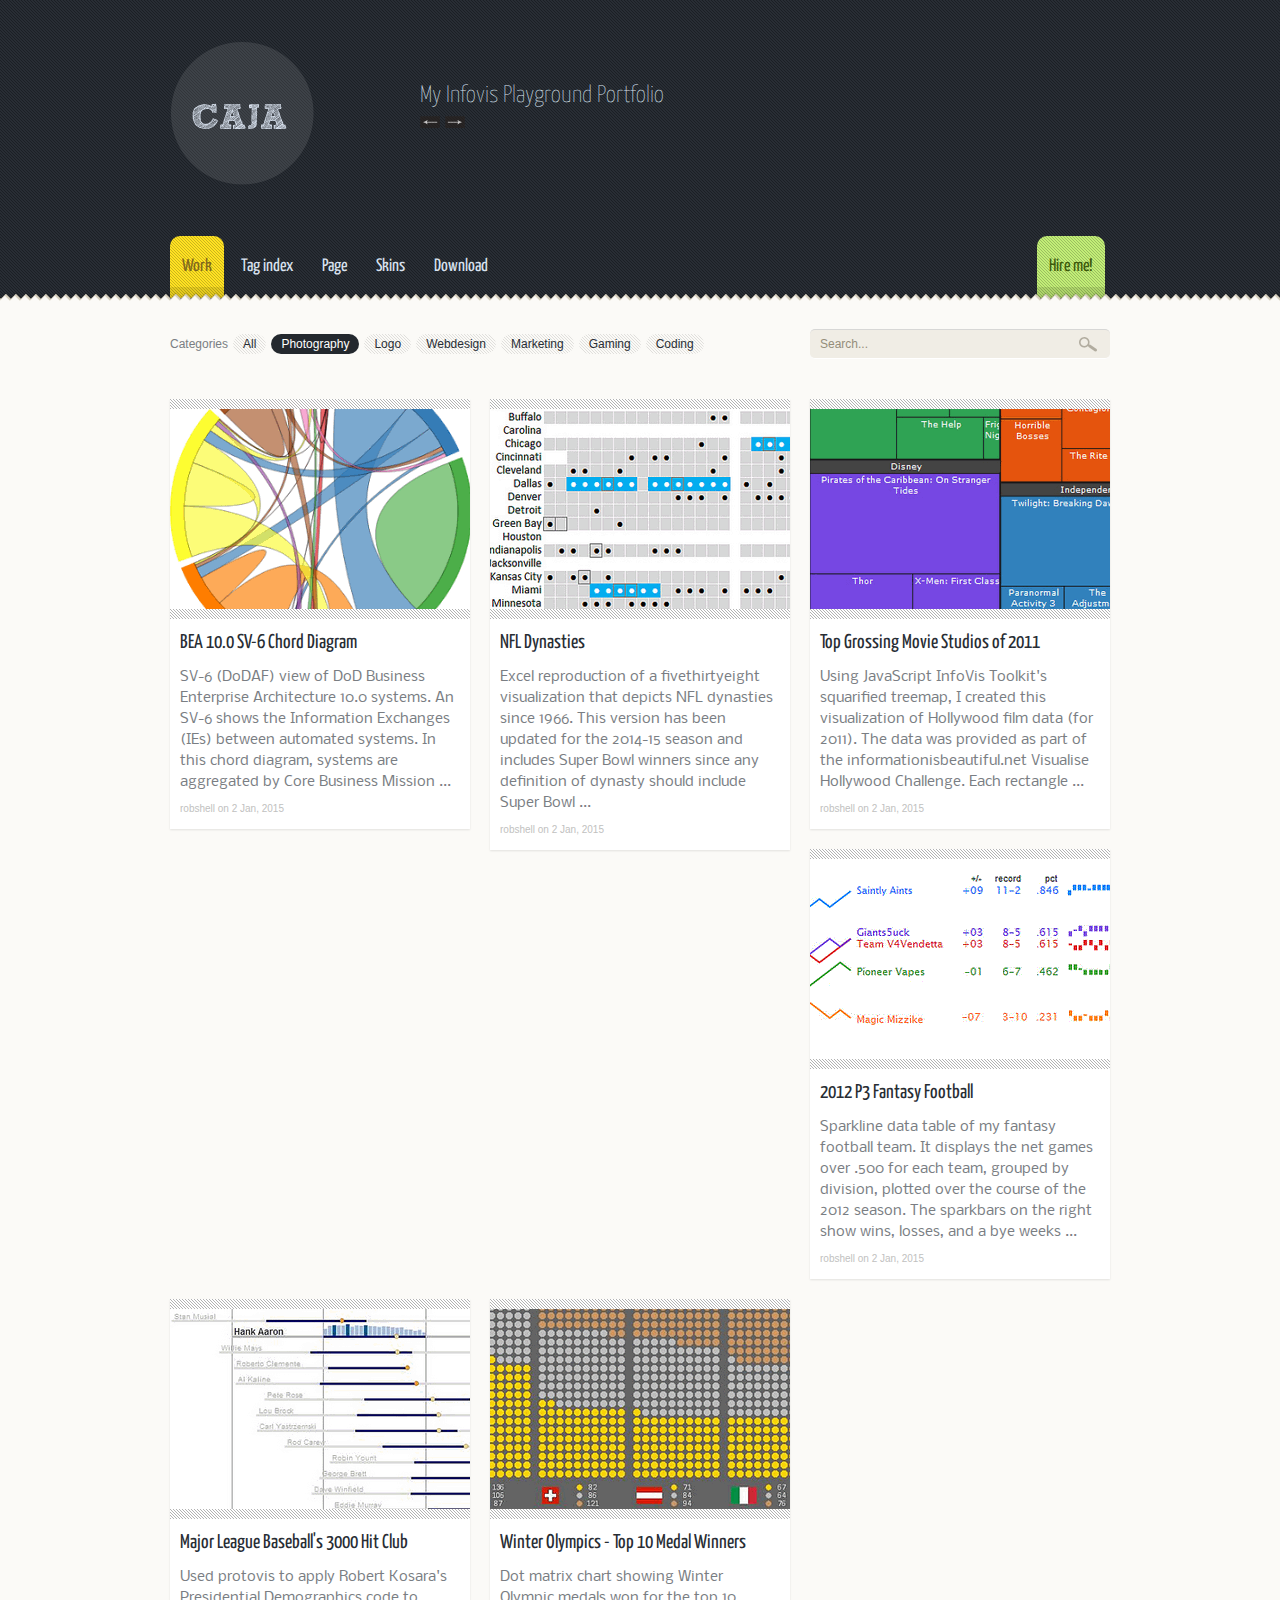
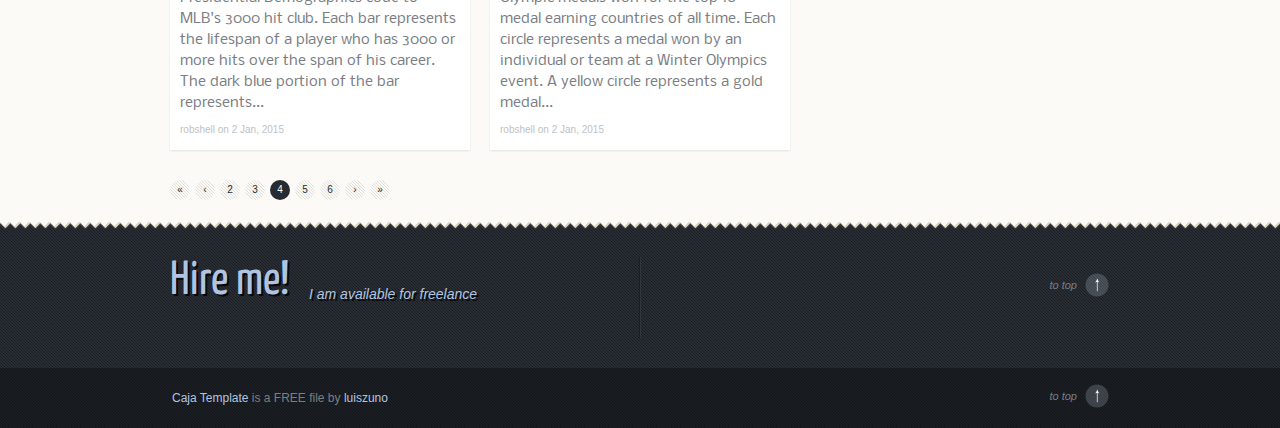
==== commit a49c7691: "updated homepage" ====
--- a/index.html
+++ b/index.html
@@ -174,40 +174,40 @@
 						<li>
 							<a href="NFLDynasties.html" class="thumb" title="NFL Dynasties"><img src="img/dummies/300x200b.gif" alt="Post" /></a> 
 							<div class="excerpt">
-								<a href="project.html" class="header">NFL Dynasties</a>
-								<a href="project.html" class="text">Excel reproduction of a fivethirtyeight visualization that depicts NFL dynasties since 1966.  This version has been updated for the 2014-15 season and includes Super Bowl winners since any definition of dynasty should include Super Bowl ...</a>
+								<a href="NFLDynasties.html" class="header">NFL Dynasties</a>
+								<a href="NFLDynasties.html" class="text">Excel reproduction of a fivethirtyeight visualization that depicts NFL dynasties since 1966.  This version has been updated for the 2014-15 season and includes Super Bowl winners since any definition of dynasty should include Super Bowl ...</a>
 								<div class="meta">robshell on 2 Jan, 2015</div> 
 							</div>
 						</li>
 						<li>
-							<a href="project.html" class="thumb" title="An image"><img src="img/dummies/300x200c.gif" alt="Post" /></a>
-							<div class="excerpt">
-								<a href="project.html" class="header">Top Grossing Movie Studios of 2011</a>
-								<a href="project.html" class="text">Using JavaScript InfoVis Toolkit's squarified treemap, I created this visualization of Hollywood film data (for 2011).  The data was provided as part of the informationisbeautiful.net Visualise Hollywood Challenge.  Each rectangle ...</a>
-								<div class="meta">robshell on 2 Jan, 2015</div>
-							</div>
-						</li>
-						<li>
-							<a href="project.html" class="thumb" title="An image"><img src="img/dummies/300x200d.gif" alt="Post" /></a>
-							<div class="excerpt">
-								<a href="project.html" class="header">2013 P3 Fantasy Football</a>
-								<a href="project.html" class="text">Pellentesque habitant morbi tristique senectus et netus et malesuada fames ac turpis egestas. Vestibulum tortor quam, feugiat vitae, ultricies eget, tempor sit amet. Quisque sit amet est et sapien ullamcorper pharetra.</a>
-								<div class="meta">robshell on 2 Jan, 2015</div>
-							</div>
-						</li>
-						<li>
-							<a href="project.html" class="thumb" title="An image"><img src="img/dummies/300x200e.gif" alt="Post" /></a>
-							<div class="excerpt">
-								<a href="project.html" class="header">Major League Baseball's 3000 Hit Club</a>
-								<a href="project.html" class="text">Pellentesque habitant morbi tristique senectus et netus et malesuada fames ac turpis egestas. Vestibulum tortor quam, feugiat vitae, ultricies eget, tempor sit amet. Quisque sit amet est et sapien ullamcorper pharetra.</a>
-								<div class="meta">robshell on 2 Jan, 2015</div>
-							</div>
-						</li>
-						<li>
-							<a href="project.html" class="thumb" title="An image"><img src="img/dummies/300x200f.gif" alt="Post" /></a>
-							<div class="excerpt">
-								<a href="project.html" class="header">Winter Olympics - Top 10 Medal Winners</a>
-								<a href="project.html" class="text">Pellentesque habitant morbi tristique senectus et netus et malesuada fames ac turpis egestas. Vestibulum tortor quam, feugiat vitae, ultricies eget, tempor sit amet. Quisque sit amet est et sapien ullamcorper pharetra.</a>
+							<a href="MoviesStudiosTreeMap2011.html" class="thumb" title="An image"><img src="img/dummies/300x200c.gif" alt="Post" /></a>
+							<div class="excerpt">
+								<a href="MoviesStudiosTreeMap2011.html" class="header">Top Grossing Movie Studios of 2011</a>
+								<a href="MoviesStudiosTreeMap2011.html" class="text">Using JavaScript InfoVis Toolkit's squarified treemap, I created this visualization of Hollywood film data (for 2011).  The data was provided as part of the informationisbeautiful.net Visualise Hollywood Challenge.  Each rectangle ...</a>
+								<div class="meta">robshell on 2 Jan, 2015</div>
+							</div>
+						</li>
+						<li>
+							<a href="P3FantasyFootball2013.html" class="thumb" title="An image"><img src="img/dummies/300x200d.gif" alt="Post" /></a>
+							<div class="excerpt">
+								<a href="P3FantasyFootball2013.html" class="header">2012 P3 Fantasy Football</a>
+								<a href="P3FantasyFootball2013.html" class="text">Sparkline data table of my fantasy football team. It displays the net games over .500 for each team, grouped by division, plotted over the course of the 2012 season.  The sparkbars on the right show wins, losses, and a bye weeks ...</a>
+								<div class="meta">robshell on 2 Jan, 2015</div>
+							</div>
+						</li>
+						<li>
+							<a href="MLB3000HitClub.html" class="thumb" title="An image"><img src="img/dummies/300x200e.gif" alt="Post" /></a>
+							<div class="excerpt">
+								<a href="MLB3000HitClub.html" class="header">Major League Baseball's 3000 Hit Club</a>
+								<a href="MLB3000HitClub.html" class="text">Used protovis to apply Robert Kosara's Presidential Demographics code to MLB's 3000 hit club.  Each bar represents the lifespan of a player who has 3000 or more hits over the span of his career. The dark blue portion of the bar represents...</a>
+								<div class="meta">robshell on 2 Jan, 2015</div>
+							</div>
+						</li>
+						<li>
+							<a href="Top10MedalWinners.html" class="thumb" title="An image"><img src="img/dummies/300x200f.gif" alt="Post" /></a>
+							<div class="excerpt">
+								<a href="Top10MedalWinners.html" class="header">Winter Olympics - Top 10 Medal Winners</a>
+								<a href="Top10MedalWinners.html" class="text">Dot matrix chart showing Winter Olympic medals won for the top 10 medal earning countries of all time. Each circle represents a medal won by an individual or team at a Winter Olympics event.  A yellow circle represents a gold medal...</a>
 								<div class="meta">robshell on 2 Jan, 2015</div>
 							</div>
 						</li>
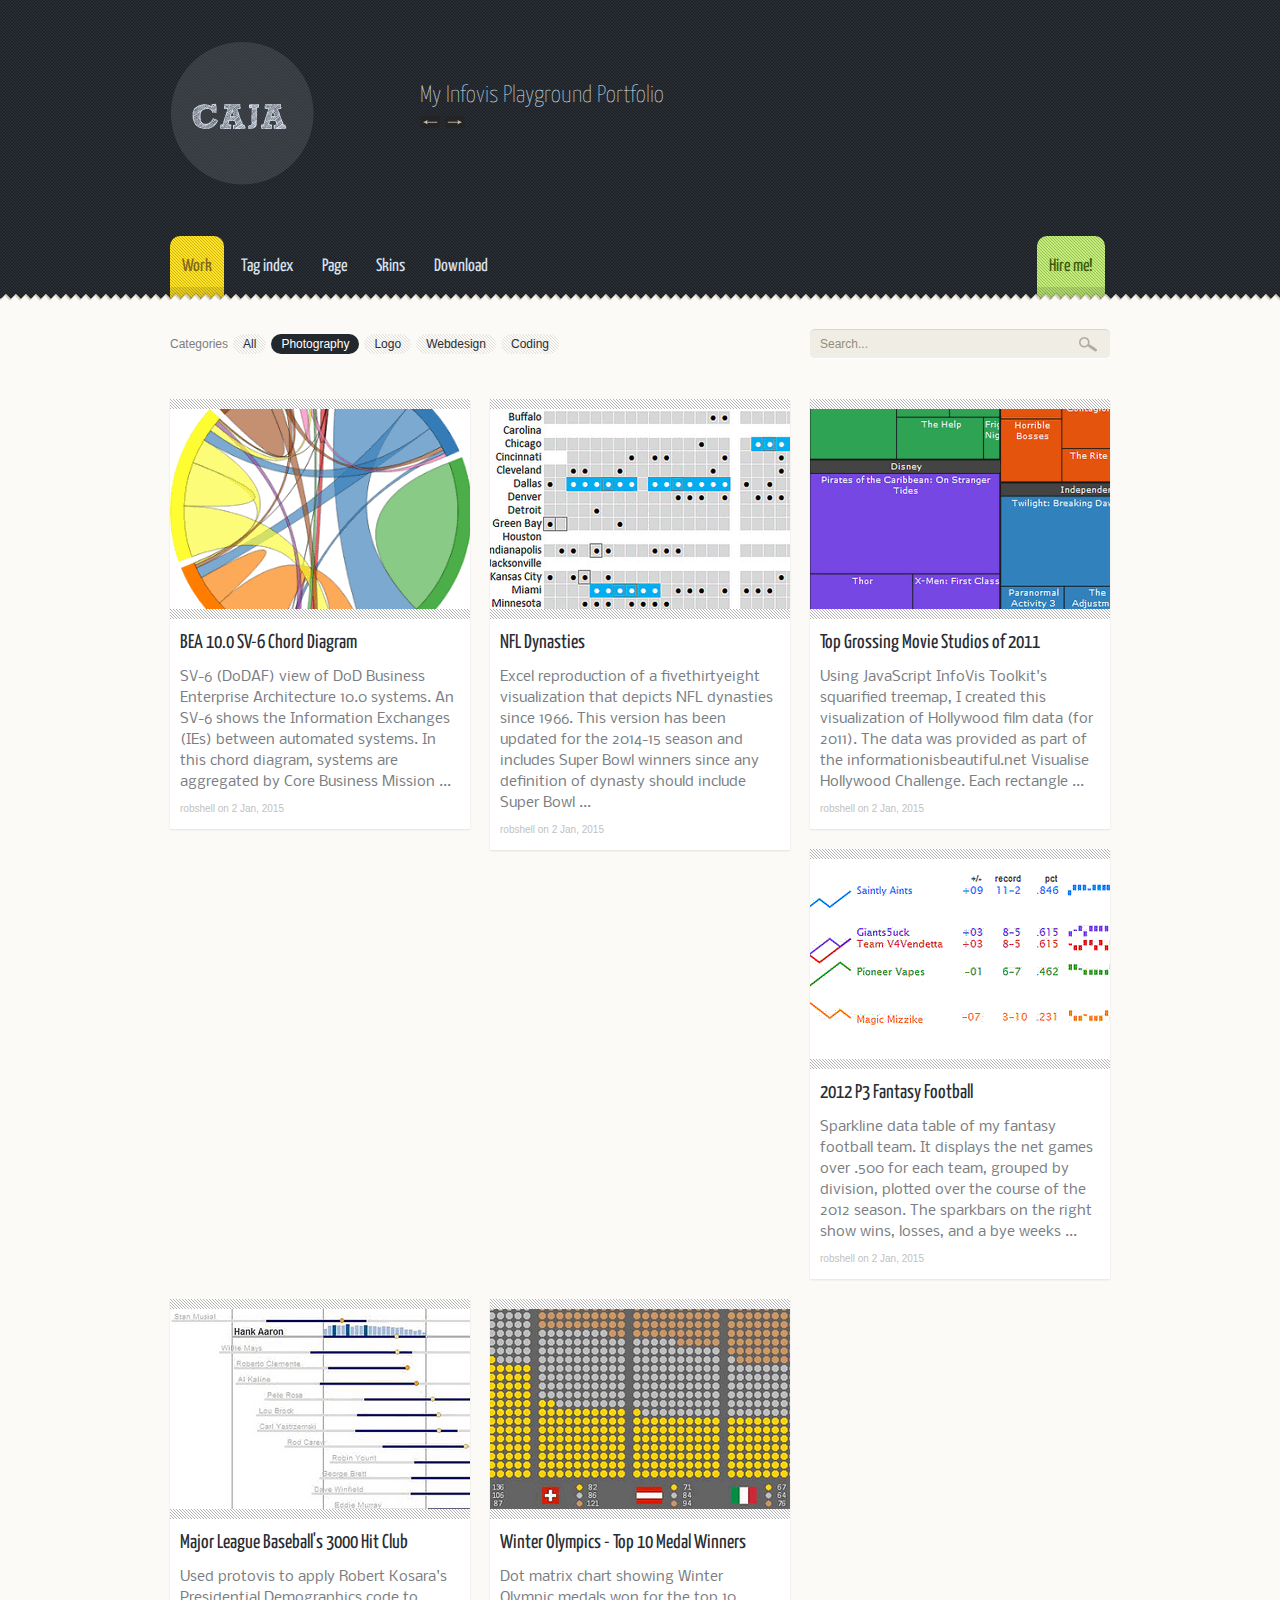
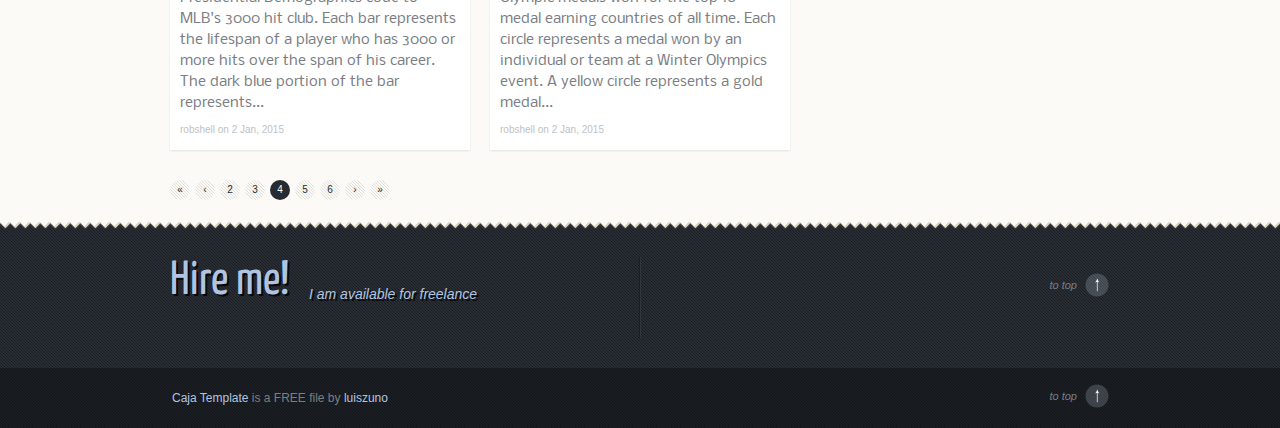
==== commit 4658703a: "removed homepage tabs" ====
--- a/index.html
+++ b/index.html
@@ -143,8 +143,6 @@
 		    		<li class="active"><a href="#" > Photography </a></li>
 		    		<li><a href="#" > Logo </a></li>
 		    		<li><a href="#" > Webdesign  </a></li>
-		    		<li><a href="#" > Marketing </a></li>
-		    		<li><a href="#" > Gaming </a></li>
 		    		<li><a href="#" > Coding </a></li>
 		    	</ul>
 				<!-- ENDS filter -->
